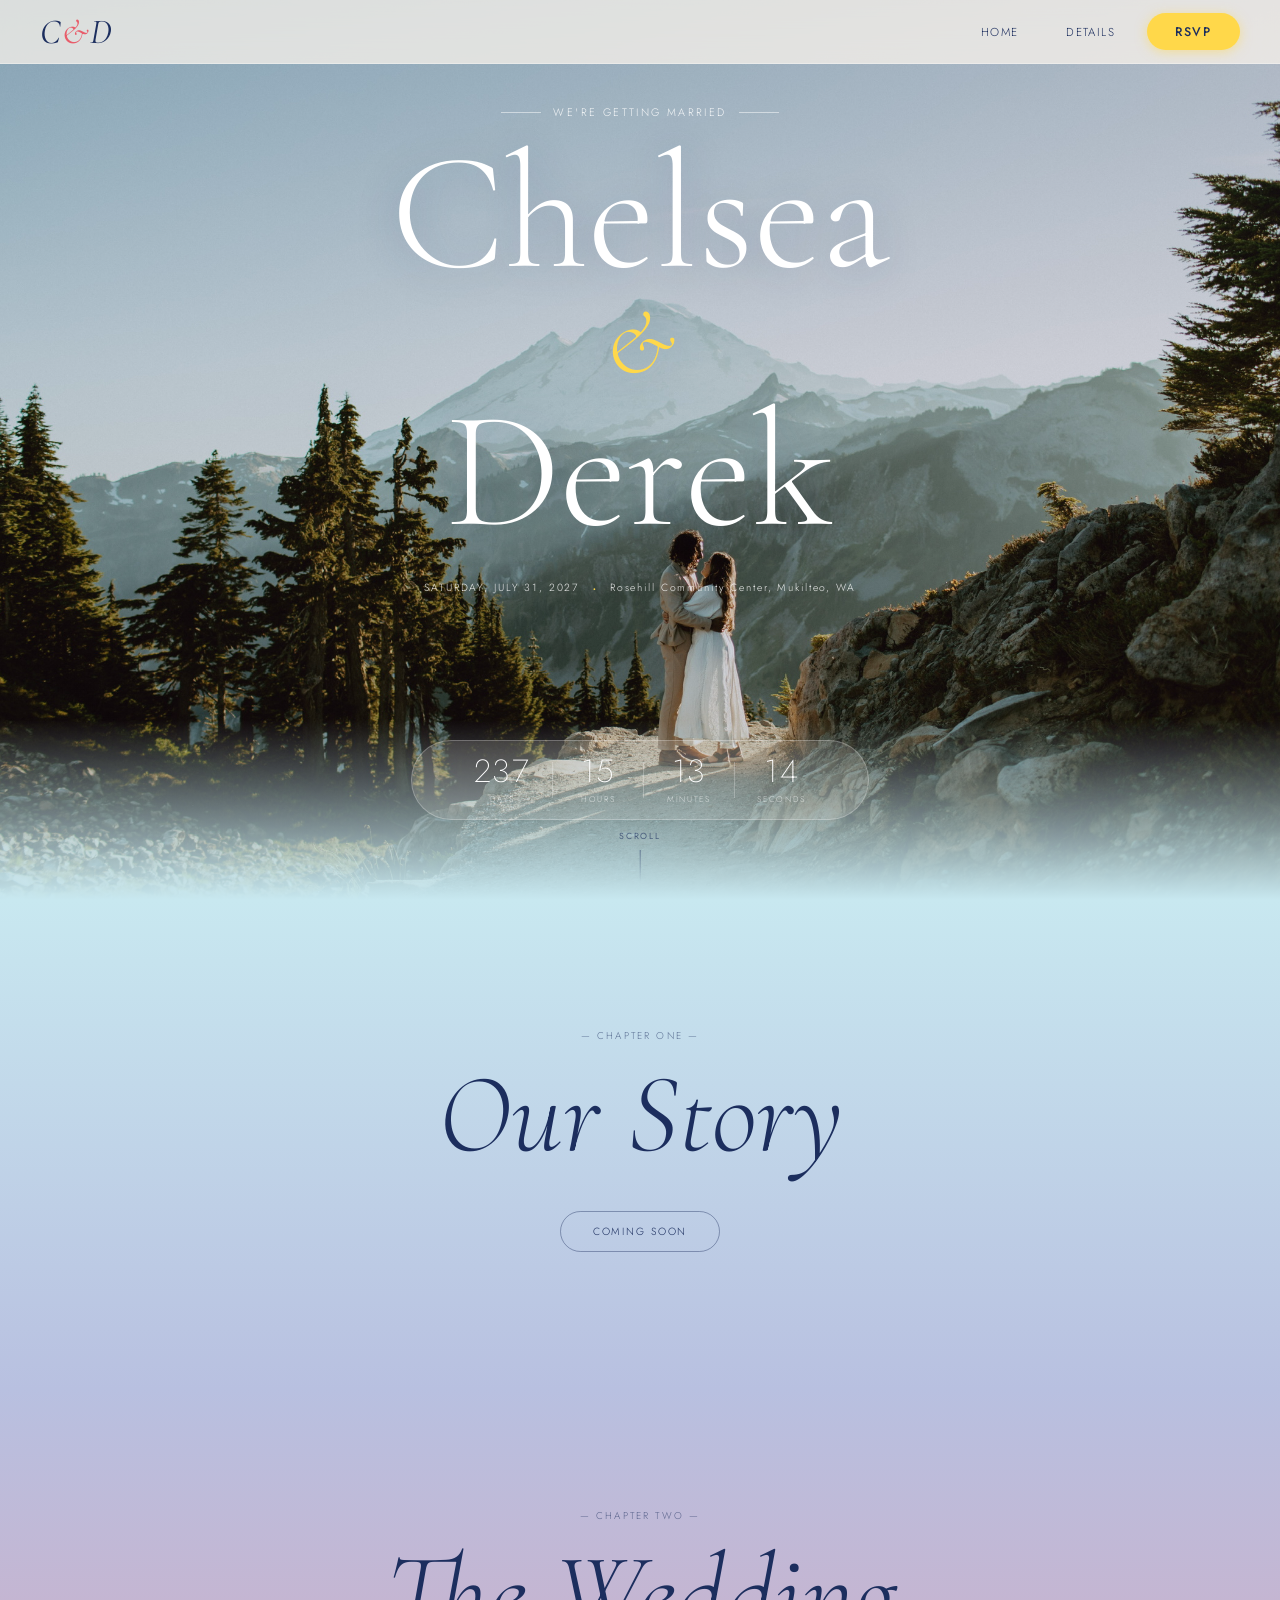
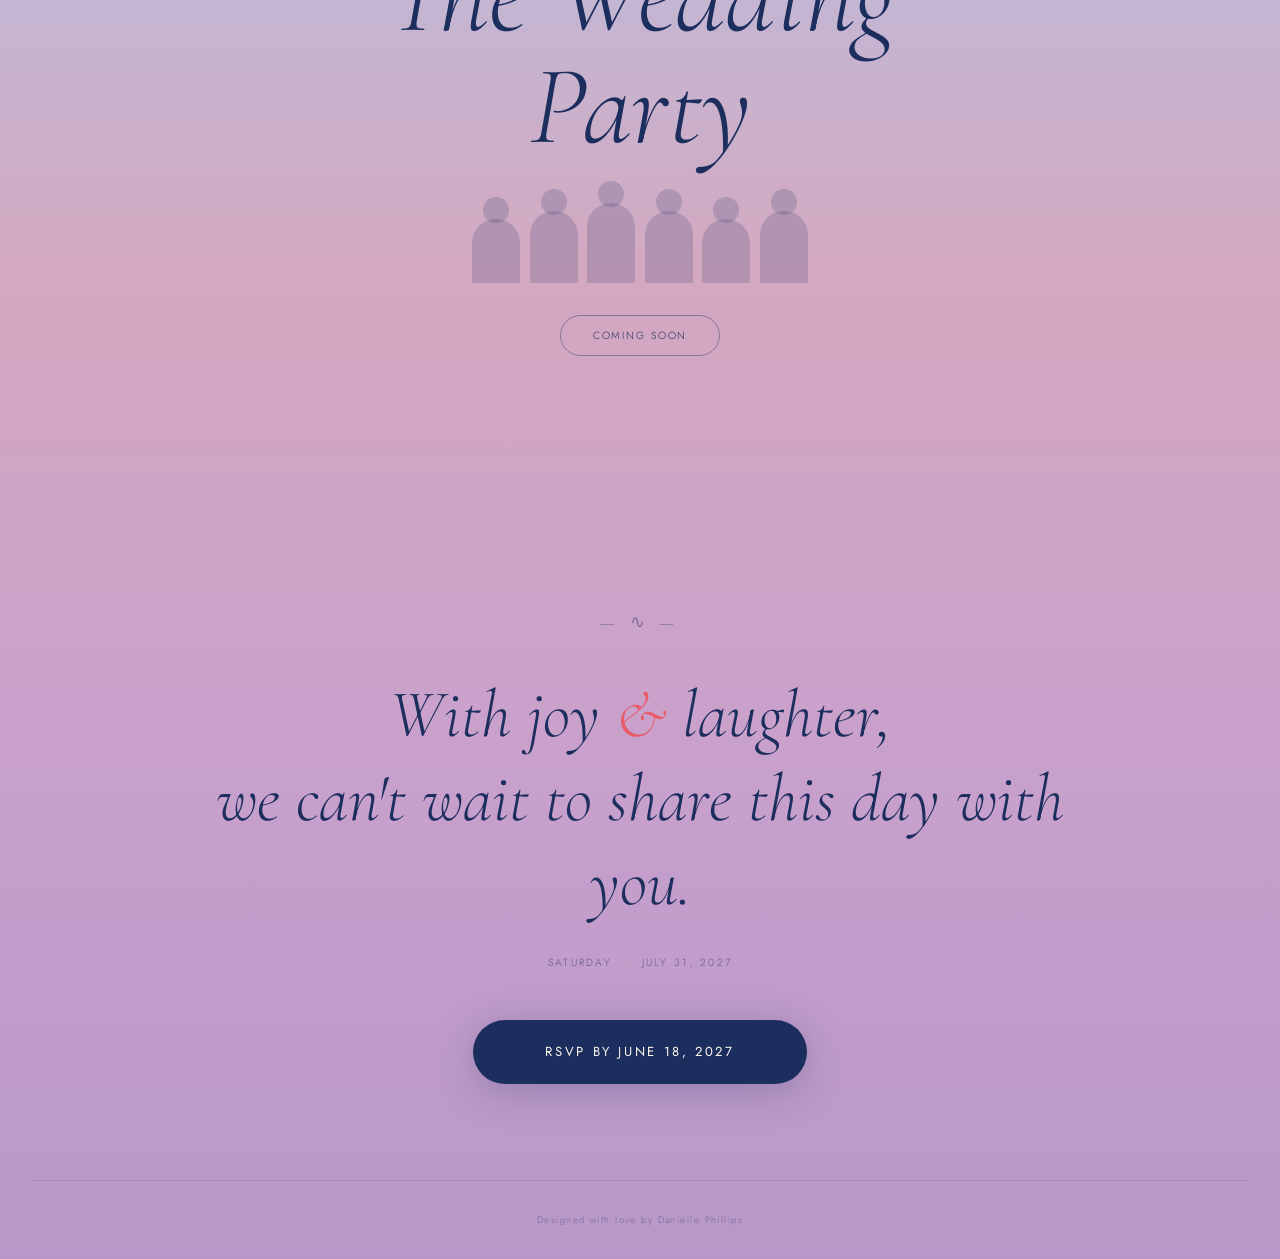
==== index.html @ b71aeace "fixed background color" ====
<!DOCTYPE html>
<html lang="en">
<head>
  <meta charset="UTF-8" />
  <meta name="viewport" content="width=device-width, initial-scale=1.0" />
  <meta name="theme-color" content="#fdf6ee">
  <title>Chelsea & Derek · July 31, 2027</title>
  <link rel="preconnect" href="https://fonts.googleapis.com">
  <link rel="preconnect" href="https://fonts.gstatic.com" crossorigin>
  <link href="https://fonts.googleapis.com/css2?family=Cormorant+Garamond:ital,wght@0,300;0,400;0,500;1,300;1,400;1,500&family=Cormorant+Infant:ital,wght@0,300;1,300;1,400&family=Jost:wght@200;300;400&display=swap" rel="stylesheet">
  <link rel="stylesheet" href="style.css" />
</head>
<body>

  <!-- NAV -->
  <nav class="navbar" id="navbar">
    <a href="index.html" class="nav-logo">C<span class="amp">&</span>D</a>
    <ul class="nav-links">
      <li class="nav-item has-dropdown">
        <a href="index.html" class="nav-link">Home</a>
        <ul class="dropdown">
          <li><a href="#our-story">Our Story <span class="nav-soon">(Coming Soon)</span></a></li>
          <li><a href="#wedding-party">Wedding Party <span class="nav-soon">(Coming Soon)</span></a></li>
        </ul>
      </li>
      <li class="nav-item has-dropdown">
        <a href="#" class="nav-link">Details</a>
        <ul class="dropdown">
          <li><a href="details.html#travel">Travel <span class="nav-soon">(Coming Soon)</span></a></li>
          <li><a href="details.html#registry">Registry <span class="nav-soon">(Coming Soon)</span></a></li>
          <li><a href="details.html#faqs">FAQs <span class="nav-soon">(Coming Soon)</span></a></li>
        </ul>
      </li>
      <li class="nav-item">
        <a href="rsvp.html" class="nav-link nav-rsvp">RSVP</a>
      </li>
    </ul>
    <button class="nav-hamburger" id="hamburger" aria-label="Toggle menu">
      <span></span><span></span><span></span>
    </button>
  </nav>

  <!-- MOBILE MENU -->
  <div class="mobile-menu" id="mobileMenu">
    <a href="index.html">Home</a>
    <a href="#our-story" class="mobile-sub">Our Story <span class="nav-soon">(Coming Soon)</span></a>
    <a href="#wedding-party" class="mobile-sub">Wedding Party <span class="nav-soon">(Coming Soon)</span></a>
    <a href="details.html#travel" class="mobile-sub">Travel <span class="nav-soon">(Coming Soon)</span></a>
    <a href="details.html#registry" class="mobile-sub">Registry <span class="nav-soon">(Coming Soon)</span></a>
    <a href="details.html#faqs" class="mobile-sub">FAQs <span class="nav-soon">(Coming Soon)</span></a>
    <a href="rsvp.html" class="mobile-rsvp">RSVP</a>
  </div>

  <!-- HERO -->
  <section class="hero" id="home">
    <div class="hero-bg" id="heroBg"></div>
    <div class="hero-overlay"></div>

    <div class="hero-content">
      <p class="hero-eyebrow">WE'RE GETTING MARRIED</p>
      <h1 class="hero-names">
        <span class="name-chelsea">Chelsea</span>
        <span class="hero-amp">&</span>
        <span class="name-derek">Derek</span>
      </h1>
      <div class="hero-meta">
        <span class="hero-date">SATURDAY, JULY 31, 2027</span>
        <span class="hero-dot">·</span>
        <span class="hero-location">Rosehill Community Center, Mukilteo, WA</span>
      </div>
    </div>

    <!-- COUNTDOWN -->
    <div class="countdown-bar">
      <div class="countdown-inner">
        <div class="countdown-unit">
          <span class="countdown-num" id="cd-days">—</span>
          <span class="countdown-label">DAYS</span>
        </div>
        <div class="countdown-divider"></div>
        <div class="countdown-unit">
          <span class="countdown-num" id="cd-hours">—</span>
          <span class="countdown-label">HOURS</span>
        </div>
        <div class="countdown-divider"></div>
        <div class="countdown-unit">
          <span class="countdown-num" id="cd-mins">—</span>
          <span class="countdown-label">MINUTES</span>
        </div>
        <div class="countdown-divider"></div>
        <div class="countdown-unit">
          <span class="countdown-num" id="cd-secs">—</span>
          <span class="countdown-label">SECONDS</span>
        </div>
      </div>
    </div>

    <div class="hero-scroll">
      <span>SCROLL</span>
      <div class="scroll-line"></div>
    </div>
  </section>

  <!-- GRADIENT RIVER wrapper — seamless scroll through all sections -->
  <div class="gradient-river">

  <section class="gradient-section" id="our-story">
    <div class="section-inner">
      <p class="chapter-label">— CHAPTER ONE —</p>
      <h2 class="section-title">Our Story</h2>
      <span class="pill-btn coming-soon-btn">COMING SOON</span>
    </div>
  </section>

  <section class="gradient-section section-party" id="wedding-party">
    <div class="section-inner">
      <p class="chapter-label">— CHAPTER TWO —</p>
      <h2 class="section-title">The Wedding Party</h2>
      <div class="party-icons">
        <div class="party-person"></div>
        <div class="party-person"></div>
        <div class="party-person"></div>
        <div class="party-person"></div>
        <div class="party-person"></div>
        <div class="party-person"></div>
      </div>
      <span class="pill-btn coming-soon-btn">COMING SOON</span>
    </div>
  </section>

  <!-- CLOSING CTA -->
  <section class="closing-cta">
    <div class="closing-inner">
      <div class="closing-ornament">— ∿ —</div>
      <h2 class="closing-headline">With joy <span class="closing-amp">&</span> laughter,<br>we can't wait to share this day with you.</h2>
      <p class="closing-sub">SATURDAY <span class="closing-dot">·</span> JULY 31, 2027</p>
      <a href="rsvp.html" class="rsvp-big-btn">RSVP BY JUNE 18, 2027</a>
    </div>
    <footer class="site-footer">
      <span>Designed with love by Danielle Phillips</span>
    </footer>
  </section>

  </div><!-- end .gradient-river -->

  <script src="script.js"></script>
</body>
</html>
---- style.css ----
/* ============================================================
   CHELSEA & DEREK — WEDDING SITE
   style.css
   ============================================================ */

/* ---------- CSS VARIABLES ---------- */
:root {
  --sage:     #b8d4a8;
  --sky:      #a8d4e8;
  --yellow:   #ffd84a;
  --peach:    #f4a54a;
  --coral:    #e85c6a;
  --lilac:    #d4a8d4;
  --navy:     #1c2e5e;
  --cream:    #fdf6ee;

  /* gradient stops that match the sunset palette */
  --g-top:    #a8d4e8;   /* sky blue */
  --g-mid1:   #ffd84a;   /* yellow */
  --g-mid2:   #f4a54a;   /* peach/orange */
  --g-mid3:   #e85c6a;   /* coral */
  --g-bot:    #d4a8d4;   /* lilac */

  --font-display: 'Cormorant Garamond', serif;
  --font-italic:  'Cormorant Infant', serif;
  --font-sans:    'Jost', sans-serif;
}

/* ---------- RESET ---------- */
*, *::before, *::after { box-sizing: border-box; margin: 0; padding: 0; }
html { scroll-behavior: smooth; overflow-x: hidden; background-color: #fdf6ee; }
body {
  font-family: var(--font-sans);
  background-color: #fdf6ee;
  color: var(--navy);
  overflow-x: hidden;
  animation: pageFadeIn 0.45s ease both;
}
body.rsvp-body {
  overflow: hidden;
  height: 100vh;
}
::-webkit-scrollbar { display: none; }
a { text-decoration: none; color: inherit; }
ul { list-style: none; }

/* ============================================================
   NAV
   ============================================================ */
.navbar {
  position: fixed;
  top: 0; left: 0; right: 0;
  z-index: 1000;
  display: flex;
  align-items: center;
  justify-content: space-between;
  padding: 0 2.5rem;
  height: 64px;
  background: rgba(253, 246, 238, 0.72);
  backdrop-filter: blur(14px);
  -webkit-backdrop-filter: blur(14px);
  border-bottom: 1px solid rgba(255,255,255,0.3);
  transition: background 0.3s;
}
.navbar.scrolled {
  background: rgba(253, 246, 238, 0.95);
  box-shadow: 0 2px 20px rgba(28,46,94,0.08);
}

.nav-logo {
  font-family: var(--font-display);
  font-style: italic;
  font-size: 2.2rem;
  letter-spacing: 0.04em;
  color: var(--navy);
}
.nav-logo .amp { color: var(--coral); }

.nav-links {
  display: flex;
  align-items: center;
  gap: 1rem;
}

.nav-item { position: relative; }

/* Invisible bridge so the mouse doesn't leave .has-dropdown when traveling to the dropdown */
.has-dropdown::after {
  content: '';
  position: absolute;
  bottom: -10px;
  left: 0;
  right: 0;
  height: 10px;
}

.nav-link {
  font-family: var(--font-sans);
  font-weight: 300;
  font-size: 0.72rem;
  letter-spacing: 0.12em;
  text-transform: uppercase;
  color: var(--navy);
  padding: 0.5rem 1rem;
  display: block;
  transition: color 0.2s;
}
.nav-link:hover { color: var(--coral); }

/* RSVP pill in nav */
.nav-rsvp {
  background: var(--yellow);
  border-radius: 999px;
  padding: 0.6rem 1.75rem;
  font-size: 0.78rem;
  font-weight: 500;
  letter-spacing: 0.14em;
  color: var(--navy) !important;
  box-shadow: 0 2px 12px rgba(255, 216, 74, 0.5);
  transition: background 0.2s, transform 0.2s, box-shadow 0.2s;
}
.nav-rsvp:hover {
  background: var(--peach);
  transform: scale(1.05);
  box-shadow: 0 4px 20px rgba(255, 216, 74, 0.4);
}

/* DROPDOWN */
.dropdown {
  position: absolute;
  top: calc(100% + 6px);
  left: 50%;
  transform: translateX(-50%) translateY(6px);
  background: rgba(253,246,238,0.97);
  border: 1px solid rgba(28,46,94,0.1);
  border-radius: 12px;
  min-width: 210px;
  padding: 0.5rem 0;
  opacity: 0;
  pointer-events: none;
  transition: opacity 0.2s, transform 0.2s;
  box-shadow: 0 8px 32px rgba(28,46,94,0.12);
}
.has-dropdown:hover .dropdown,
.has-dropdown:focus-within .dropdown {
  opacity: 1;
  pointer-events: all;
  transform: translateX(-50%) translateY(0);
}
.dropdown li a {
  display: block;
  padding: 0.7rem 1.4rem;
  font-family: var(--font-sans);
  font-size: 0.85rem;
  font-weight: 300;
  letter-spacing: 0.08em;
  text-transform: uppercase;
  color: var(--navy);
  white-space: nowrap;
  transition: color 0.15s, background 0.15s;
}
.dropdown li a:hover {
  color: var(--coral);
  background: rgba(232,92,106,0.06);
}

.nav-soon {
  font-size: 0.75rem;
  font-style: normal;
  margin-left: 0.3rem;
  text-transform: none;
  letter-spacing: 0;
}

/* HAMBURGER */
.nav-hamburger {
  display: none;
  flex-direction: column;
  gap: 5px;
  background: none;
  border: none;
  cursor: pointer;
  padding: 4px;
}
.nav-hamburger span {
  display: block;
  width: 24px;
  height: 1.5px;
  background: var(--navy);
  transition: all 0.3s;
}

/* MOBILE MENU */
.mobile-menu {
  display: none;
  position: fixed;
  top: 64px; left: 0; right: 0;
  background: rgba(253,246,238,0.98);
  backdrop-filter: blur(16px);
  z-index: 999;
  flex-direction: column;
  padding: 1.5rem 2rem 2rem;
  gap: 0.25rem;
  border-bottom: 1px solid rgba(28,46,94,0.08);
}
.mobile-menu.open { display: flex; }
.mobile-menu a {
  font-family: var(--font-sans);
  font-size: 0.78rem;
  font-weight: 300;
  letter-spacing: 0.12em;
  text-transform: uppercase;
  color: var(--navy);
  padding: 0.7rem 0;
  border-bottom: 1px solid rgba(28,46,94,0.07);
}

.mobile-menu .mobile-sub {
  padding-left: 1.5rem;
  font-size: 0.72rem;
  color: rgba(28,46,94,0.6);
}

.mobile-menu a:last-child { border-bottom: none; }
.mobile-rsvp {
  margin-top: 0.75rem;
  background: var(--yellow);
  border-radius: 999px;
  padding: 0.8rem 2rem !important;
  text-align: center;
  font-weight: 400 !important;
}

/* ============================================================
   HERO
   ============================================================ */
.hero {
  position: relative;
  width: 100%;
  height: 100vh;
  min-height: 700px;
  display: flex;
  flex-direction: column;
  align-items: center;
  justify-content: flex-start;
  padding-top: 5rem;
  overflow: hidden;
  background-color: #c8e8f0;
}

.hero-bg {
  position: absolute;
  inset: 0;
  background-image: url('CD1.JPG');
  background-size: cover;
  background-position: center 30%;
  transform: scale(1.04);
  transition: transform 0.1s linear;
}

.hero-overlay {
  position: absolute;
  inset: 0;
  background: linear-gradient(
    to bottom,
    rgba(28,46,94,0.18) 0%,
    rgba(28,46,94,0.08) 40%,
    rgba(28,46,94,0.08) 80%,
    #c8e8f0 100%
  );
}

.hero-content {
  position: relative;
  z-index: 2;
  text-align: center;
  padding: 0 1.5rem;
  margin-top: 1.5rem;
}

.hero-eyebrow {
  font-family: var(--font-sans);
  font-size: 0.68rem;
  font-weight: 300;
  letter-spacing: 0.22em;
  color: rgba(255,255,255,0.88);
  margin-bottom: 1.2rem;
  display: flex;
  align-items: center;
  justify-content: center;
  gap: 0.75rem;
}
.hero-eyebrow::before,
.hero-eyebrow::after {
  content: '';
  display: block;
  width: 40px;
  height: 1px;
  background: rgba(255,255,255,0.5);
}

.hero-names {
  font-family: var(--font-display);
  font-weight: 300;
  font-size: clamp(5rem, 13vw, 11rem);
  line-height: 0.9;
  color: #fff;
  display: flex;
  flex-direction: column;
  align-items: center;
  gap: 0.05em;
  text-shadow: 0 4px 40px rgba(28,46,94,0.25);
  animation: fadeUp 1.2s ease both;
}
.name-chelsea, .name-derek {
  display: block;
}
.hero-amp {
  font-family: var(--font-italic);
  font-style: italic;
  font-size: 0.55em;
  color: var(--yellow);
  line-height: 1;
  animation: fadeUp 1.2s 0.15s ease both;
}

.hero-meta {
  margin-top: 1.8rem;
  display: flex;
  align-items: center;
  justify-content: center;
  gap: 0.4rem;
  flex-wrap: wrap;
  animation: fadeUp 1.2s 0.3s ease both;
}
.hero-date, .hero-location {
  font-family: var(--font-sans);
  font-size: 0.65rem;
  font-weight: 300;
  letter-spacing: 0.18em;
  color: rgba(255,255,255,0.9);
}
.hero-date { text-transform: uppercase; }
.hero-location { text-transform: none; }
.hero-dot { color: #ffd84a; font-size: 1rem; margin: 0 0.4rem; }

/* COUNTDOWN BAR */
.countdown-bar {
  position: absolute;
  bottom: 80px;
  left: 0;
  right: 0;
  z-index: 2;
  display: flex;
  align-items: center;
  justify-content: center;
  animation: fadeUp 1.2s 0.5s ease both;
}
.countdown-inner {
  display: flex;
  align-items: center;
  background: rgba(253,246,238,0.14);
  backdrop-filter: blur(10px);
  border: 1px solid rgba(255,255,255,0.25);
  border-radius: 999px;
  padding: 0.9rem 2.5rem;
}
.countdown-unit {
  display: flex;
  flex-direction: column;
  align-items: center;
  padding: 0 1.4rem;
}
.countdown-num {
  font-family: var(--font-sans);
  font-size: 2rem;
  font-weight: 200;
  color: #fff;
  line-height: 1;
  min-width: 2.5ch;
  text-align: center;
  letter-spacing: 0.04em;
}
.countdown-label {
  font-family: var(--font-sans);
  font-size: 0.52rem;
  font-weight: 300;
  letter-spacing: 0.2em;
  color: rgba(255,255,255,0.65);
  margin-top: 0.35rem;
}
.countdown-divider {
  width: 1px;
  height: 36px;
  background: rgba(255,255,255,0.25);
}

/* SCROLL INDICATOR */
.hero-scroll {
  position: absolute;
  bottom: 18px;
  left: 50%;
  transform: translateX(-50%);
  z-index: 3;
  display: flex;
  flex-direction: column;
  align-items: center;
  gap: 0.5rem;
}
.hero-scroll span {
  font-family: var(--font-sans);
  font-size: 0.55rem;
  letter-spacing: 0.22em;
  color: rgba(28,46,94,0.65);
  text-shadow: 0 0 12px rgba(255,255,255,0.6);
}
.scroll-line {
  width: 1px;
  height: 32px;
  background: linear-gradient(to bottom, rgba(28,46,94,0.5), transparent);
  animation: scrollPulse 2s infinite;
}

/* ============================================================
   GRADIENT SECTIONS — one seamless flow
   ============================================================ */

/* The whole post-hero body flows as one gradient river.
   We use a shared background on a wrapper so there are zero seams. */
.gradient-river {
  background: linear-gradient(180deg,
    #c8e8f0  0%,
    #b8c0e0 25%,
    #d4a8c0 50%,
    #c8a0cc 75%,
    #b898c8 100%
  );
}

.gradient-section {
  position: relative;
  padding: 8rem 2rem;
  text-align: center;
  background: transparent;
}

.section-party {
  background: transparent;
}

.section-inner {
  position: relative;
  z-index: 1;
  max-width: 720px;
  margin: 0 auto;
}

.chapter-label {
  font-family: var(--font-sans);
  font-size: 0.62rem;
  font-weight: 300;
  letter-spacing: 0.22em;
  color: rgba(28,46,94,0.6);
  margin-bottom: 1rem;
}

.section-title {
  font-family: var(--font-display);
  font-style: italic;
  font-weight: 300;
  font-size: clamp(3.5rem, 9vw, 7rem);
  color: var(--navy);
  line-height: 1;
  margin-bottom: 2.5rem;
}

.section-body {
  font-family: var(--font-sans);
  font-weight: 300;
  font-size: 1rem;
  line-height: 1.8;
  color: rgba(28,46,94,0.85);
  max-width: 560px;
  margin: 0 auto 2.5rem;
}

/* pill button — no dot */
.pill-btn {
  display: inline-block;
  font-family: var(--font-sans);
  font-size: 0.65rem;
  font-weight: 300;
  letter-spacing: 0.18em;
  text-transform: uppercase;
  color: var(--navy);
  border: 1.5px solid rgba(28,46,94,0.4);
  border-radius: 999px;
  padding: 0.75rem 2rem;
  transition: border-color 0.2s, background 0.2s;
}
.pill-btn:hover {
  border-color: var(--navy);
  background: rgba(28,46,94,0.06);
}
.coming-soon-btn {
  cursor: default;
}
.coming-soon-btn:hover {
  border-color: rgba(28,46,94,0.4);
  background: transparent;
}

/* wedding party icons */
.party-icons {
  display: flex;
  align-items: flex-end;
  justify-content: center;
  gap: 0.6rem;
  margin: 2rem 0;
}
.party-person {
  width: 48px;
  height: 72px;
  background: rgba(28,46,94,0.18);
  border-radius: 999px 999px 40% 40%;
  position: relative;
}
.party-person::before {
  content: '';
  position: absolute;
  top: -22px;
  left: 50%;
  transform: translateX(-50%);
  width: 26px;
  height: 26px;
  background: rgba(28,46,94,0.18);
  border-radius: 50%;
}
.party-person:nth-child(odd) { height: 64px; }
.party-person:nth-child(3) { height: 80px; }

/* ============================================================
   CLOSING CTA / FOOTER
   ============================================================ */
.closing-cta {
  background: transparent;
  padding: 8rem 2rem 0;
  text-align: center;
}

.closing-inner {
  max-width: 900px;
  margin: 0 auto;
  padding-bottom: 6rem;
}

.closing-ornament {
  font-family: var(--font-display);
  font-size: 1.1rem;
  color: rgba(28,46,94,0.45);
  letter-spacing: 0.3em;
  margin-bottom: 2.5rem;
}

.closing-headline {
  font-family: var(--font-display);
  font-style: italic;
  font-weight: 300;
  font-size: clamp(2.2rem, 5.5vw, 4.2rem);
  line-height: 1.25;
  color: var(--navy);
  margin-bottom: 1.5rem;
}
.closing-amp { color: var(--coral); }

.closing-sub {
  font-family: var(--font-sans);
  font-size: 0.65rem;
  font-weight: 300;
  letter-spacing: 0.22em;
  color: rgba(28,46,94,0.6);
  margin-bottom: 3rem;
}
.closing-dot {
  color: #e85c6a;
  font-size: 1rem;
  margin: 0 0.4rem;
}

/* BIG RSVP BUTTON */
.rsvp-big-btn {
  display: inline-block;
  font-family: var(--font-sans);
  font-size: 0.82rem;
  font-weight: 400;
  letter-spacing: 0.2em;
  text-transform: uppercase;
  color: var(--cream);
  background: var(--navy);
  border-radius: 999px;
  padding: 1.4rem 4.5rem;
  box-shadow: 0 8px 40px rgba(28,46,94,0.25);
  transition: transform 0.25s, box-shadow 0.25s, background 0.25s;
}
.rsvp-big-btn:hover {
  transform: translateY(-3px) scale(1.03);
  box-shadow: 0 16px 50px rgba(28,46,94,0.3);
  background: #0f1e42;
}

/* FOOTER */
.site-footer {
  border-top: 1px solid rgba(28,46,94,0.15);
  padding: 2rem 3rem;
  display: flex;
  justify-content: center;
  align-items: center;
  font-family: var(--font-sans);
  font-size: 0.6rem;
  font-weight: 300;
  letter-spacing: 0.15em;
  color: rgba(28,46,94,0.45);
  gap: 0.5rem;
}

/* ============================================================
   ANIMATIONS
   ============================================================ */
@keyframes pageFadeIn {
  from { opacity: 0; }
  to   { opacity: 1; }
}
@keyframes fadeUp {
  from { opacity: 0; transform: translateY(24px); }
  to   { opacity: 1; transform: translateY(0); }
}
@keyframes scrollPulse {
  0%, 100% { opacity: 0.4; transform: scaleY(1); }
  50%       { opacity: 1;   transform: scaleY(1.15); }
}

/* ============================================================
   RSVP PAGE
   ============================================================ */
.rsvp-page {
  position: relative;
  height: 100vh;
  overflow: hidden;
  background: #e0d8e8;
  display: flex;
  flex-direction: column;
  align-items: center;
  justify-content: center;
  padding: 64px 1.5rem 0;
}

.rsvp-page::before {
  content: '';
  position: absolute;
  inset: -20%;
  background: linear-gradient(160deg,
    #b8ccd8 0%,
    #dfd0a0 30%,
    #d4b898 55%,
    #c8a0a0 75%,
    #c0b0c8 100%
  );
  filter: blur(80px);
  z-index: 0;
}

.rsvp-card {
  background: rgba(253,246,238,0.82);
  backdrop-filter: blur(20px);
  border: 1px solid rgba(255,255,255,0.5);
  border-radius: 20px;
  padding: 2rem 3rem;
  max-width: 860px;
  width: 100%;
  box-shadow: 0 24px 80px rgba(28,46,94,0.12);
  animation: fadeUp 1s ease both;
}

.rsvp-card-eyebrow {
  font-family: var(--font-sans);
  font-size: 0.8rem;
  font-weight: 300;
  letter-spacing: 0.22em;
  color: rgba(28,46,94,0.6);
  text-align: center;
  margin-bottom: 0.55rem;
}

.rsvp-card-title {
  font-family: var(--font-display);
  font-style: italic;
  font-weight: 300;
  font-size: clamp(2rem, 4vw, 3.5rem);
  color: var(--navy);
  text-align: center;
  line-height: 1;
  white-space: nowrap;
  margin-bottom: 0.75rem;
}
.rsvp-card-title .rsvp-amp,
.rsvp-success .rsvp-amp { color: var(--coral); }

.rsvp-venue {
  font-family: var(--font-sans);
  font-size: 0.65rem;
  font-weight: 300;
  letter-spacing: 0.15em;
  color: rgba(28,46,94,0.55);
  text-align: center;
  display: block;
  margin-bottom: 0.15rem;
}

.rsvp-date-line {
  font-family: var(--font-sans);
  font-size: 0.65rem;
  font-weight: 300;
  letter-spacing: 0.15em;
  color: rgba(28,46,94,0.55);
  text-align: center;
  display: block;
  margin-bottom: 0;
}

.rsvp-deadline {
  font-family: var(--font-sans);
  font-size: 0.85rem;
  font-weight: 300;
  letter-spacing: 0.15em;
  color: rgba(28,46,94,0.55);
  text-align: center !important;
  display: block;
  margin-bottom: 0.2rem;
}
.rsvp-deadline strong {
  color: #e85c6a;
  font-weight: 400;
}

.rsvp-respond-by {
  font-family: var(--font-sans);
  font-size: 0.85rem;
  font-weight: 500;
  letter-spacing: 0.06em;
  color: var(--navy);
  text-align: center !important;
  display: block;
  text-decoration: none;
  width: 100%;
  margin-top: 0.45rem;
  margin-bottom: 0.5rem;
}
.rsvp-respond-by strong {
  color: #e85c6a;
  font-weight: 600;
  text-decoration: none;
}

.required-star {
  color: #e85c6a;
  margin-left: 0.15rem;
}

.rsvp-divider {
  width: 48px;
  height: 1px;
  background: rgba(28,46,94,0.2);
  margin: 0 auto 0.5rem;
}

/* Form */
.rsvp-form { display: flex; flex-direction: column; gap: 0.75rem; }

.form-group { display: flex; flex-direction: column; gap: 0.4rem; }
.form-group label {
  font-family: var(--font-sans);
  font-size: 0.8rem;
  font-weight: 300;
  letter-spacing: 0.14em;
  text-transform: uppercase;
  color: rgba(28,46,94,0.65);
}

.form-group input,
.form-group select,
.form-group textarea {
  font-family: var(--font-sans);
  font-size: 1rem;
  font-weight: 300;
  color: var(--navy);
  background: rgba(255,255,255,0.7);
  border: 1.5px solid rgba(28,46,94,0.15);
  border-radius: 10px;
  padding: 0.85rem 1.2rem;
  outline: none;
  transition: border-color 0.2s, background 0.2s;
  -webkit-appearance: none;
}
.form-group input:focus,
.form-group select:focus,
.form-group textarea:focus {
  border-color: var(--coral);
  background: rgba(255,255,255,0.92);
}
.form-group textarea { resize: none; min-height: 72px; }

.form-row { display: grid; grid-template-columns: 1fr 1fr; gap: 1rem; }

/* attendance radio */
.radio-group {
  display: flex;
  gap: 1rem;
}
.radio-option {
  flex: 1;
  display: flex;
  align-items: center;
  justify-content: center;
  gap: 0.5rem;
  border: 1.5px solid rgba(28,46,94,0.15);
  border-radius: 10px;
  padding: 0.85rem;
  cursor: pointer;
  transition: border-color 0.2s, background 0.2s;
  font-family: var(--font-sans);
  font-size: 0.9rem;
  font-weight: 300;
  color: var(--navy);
}
.radio-option input[type="radio"] { display: none; }

/* custom checkbox box — always visible on the left */
.radio-option::before {
  content: '';
  display: inline-block;
  width: 15px;
  height: 15px;
  background: #fff;
  border: 1.5px solid rgba(28,46,94,0.25);
  border-radius: 3px;
  flex-shrink: 0;
  line-height: 12px;
  text-align: center;
  font-size: 0.72rem;
  font-weight: 600;
  color: #1c2e5e;
  transition: border-color 0.2s;
}

/* selected state */
.radio-option:has(input:checked) {
  border-color: #e85c6a;
  background: rgba(232,92,106,0.08);
}
.radio-option:has(input:checked)::before {
  border-color: #e85c6a;
  color: #e85c6a;
}

/* ✓ for Going, ✗ for Not Going */
.radio-option:has(input[value="yes"]:checked)::before { content: '✓'; }
.radio-option:has(input[value="no"]:checked)::before  { content: '✗'; }

/* field-error validation state */
.field-error label { color: #e85c6a !important; }
.field-error input,
.field-error textarea { border-color: #e85c6a !important; }
.field-error .radio-group {
  border: 1.5px solid #e85c6a;
  border-radius: 10px;
  padding: 0.5rem;
}

/* Submit */
.rsvp-submit {
  margin-top: 0.25rem;
  width: 100%;
  font-family: var(--font-sans);
  font-size: 0.9rem;
  font-weight: 400;
  letter-spacing: 0.18em;
  text-transform: uppercase;
  color: var(--cream);
  background: var(--navy);
  border: none;
  border-radius: 999px;
  padding: 1.5rem 2rem;
  cursor: pointer;
  transition: background 0.2s, transform 0.2s, box-shadow 0.2s;
  box-shadow: 0 6px 28px rgba(28,46,94,0.2);
}
.rsvp-submit:hover {
  background: #0f1e42;
  transform: translateY(-2px);
  box-shadow: 0 12px 36px rgba(28,46,94,0.28);
}

.rsvp-note {
  text-align: center;
  font-family: var(--font-sans);
  font-size: 0.75rem;
  font-weight: 300;
  color: rgba(28,46,94,0.45);
  margin-top: 1rem;
}

/* success state */
.rsvp-success {
  text-align: center;
  padding: 2rem 0;
  display: none;
}
.rsvp-success.visible { display: block; }
.rsvp-success-icon {
  font-size: 3rem;
  margin-bottom: 1rem;
}
.rsvp-success h3 {
  font-family: var(--font-display);
  font-style: italic;
  font-size: 2.2rem;
  color: var(--navy);
  margin-bottom: 0.75rem;
}
.rsvp-success p {
  font-family: var(--font-sans);
  font-weight: 300;
  font-size: 0.9rem;
  color: rgba(28,46,94,0.7);
  line-height: 1.7;
}

.rsvp-note-soft {
  font-size: 0.78rem;
  font-weight: 300;
  color: rgba(28,46,94,0.45);
  margin-top: 0.75rem;
  letter-spacing: 0.02em;
  font-family: var(--font-sans);
}

/* ============================================================
   RESPONSIVE
   ============================================================ */
@media (max-width: 768px) {

  /* ---- NAV ---- */
  .navbar { padding: 0 1.25rem; }
  .nav-links { display: none; }
  .nav-item:last-child { display: flex}
  .nav-hamburger { display: flex; }
  .navbar {
    display: grid;
    grid-template-columns: 1fr auto auto;
    align-items: center;
  }
  .nav-rsvp {
    font-size: 0.68rem;
    padding: 0.5rem 1.1rem;
  }

  /* ---- HERO ---- */
  .hero-names { font-size: clamp(3.2rem, 17vw, 5rem); }
  .hero-meta { flex-direction: column; gap: 0.3rem; }
  .hero-dot { display: none; }

  /* Countdown — shrink to fit 375px without overflowing */
  .countdown-bar { bottom: 90px; }
  .countdown-inner { padding: 0.6rem 0.9rem; }
  .countdown-unit { padding: 0 0.55rem; }
  .countdown-num { font-size: 1.25rem; min-width: 1.8ch; }
  .countdown-label { font-size: 0.42rem; margin-top: 0.2rem; }
  .countdown-divider { height: 24px; }

  /* ---- GRADIENT SECTIONS ---- */
  .gradient-section { padding: 4rem 1.5rem; }
  .section-title { margin-bottom: 1.5rem; }

  /* ---- CLOSING CTA ---- */
  .closing-cta { padding: 4rem 1.5rem 0; }
  .closing-inner { padding-bottom: 4rem; }
  .closing-headline { font-size: clamp(1.8rem, 7vw, 3rem); }
  .rsvp-big-btn {
    display: block;
    width: 100%;
    padding: 1.2rem 1.5rem;
    text-align: center;
    box-sizing: border-box;
  }

  /* ---- FOOTER ---- */
  .site-footer {
    flex-direction: column;
    text-align: center;
    padding: 1.5rem;
    gap: 0.25rem;
  }

  /* ---- RSVP PAGE ---- */
  /* Allow scrolling — the card is taller than the viewport on phones */
  body.rsvp-body { overflow-y: auto; height: auto; }
  .rsvp-page {
    height: auto;
    min-height: 100vh;
    overflow: visible;
    justify-content: flex-start;
    padding: 80px 1rem 2rem;
  }
  /* Keep the blurred gradient fixed so it covers the viewport as you scroll */
  .rsvp-page::before { position: fixed; inset: 0; filter: blur(80px); }

  .rsvp-card { padding: 1rem 1.25rem 1.25rem; border-radius: 16px; }
  /* Allow the title to wrap on very small screens */
  .rsvp-card-title { white-space: normal; }
  .form-row { grid-template-columns: 1fr; }
  /* 16px minimum prevents iOS from auto-zooming on input focus */
  .form-group input,
  .form-group select,
  .form-group textarea { font-size: 1rem; }
}

.grecaptcha-badge {
  visibility: hidden !important;
}
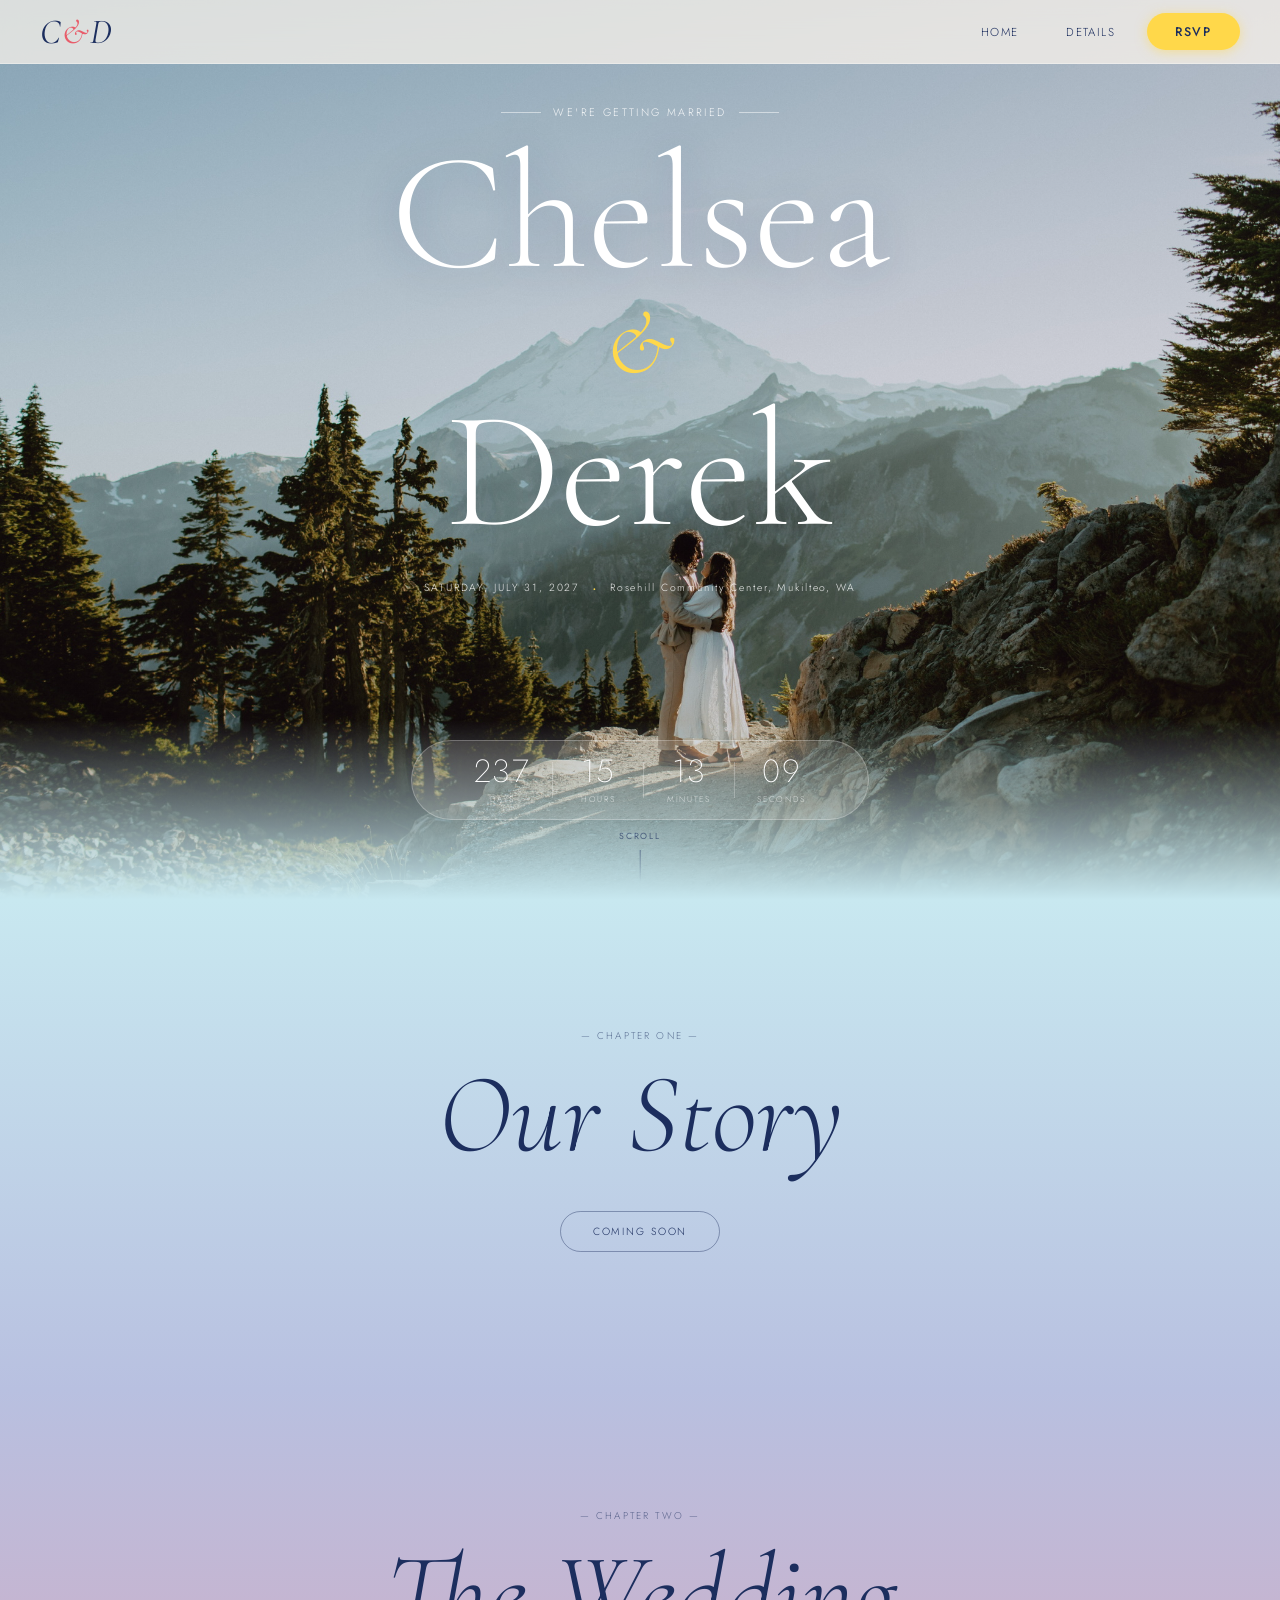
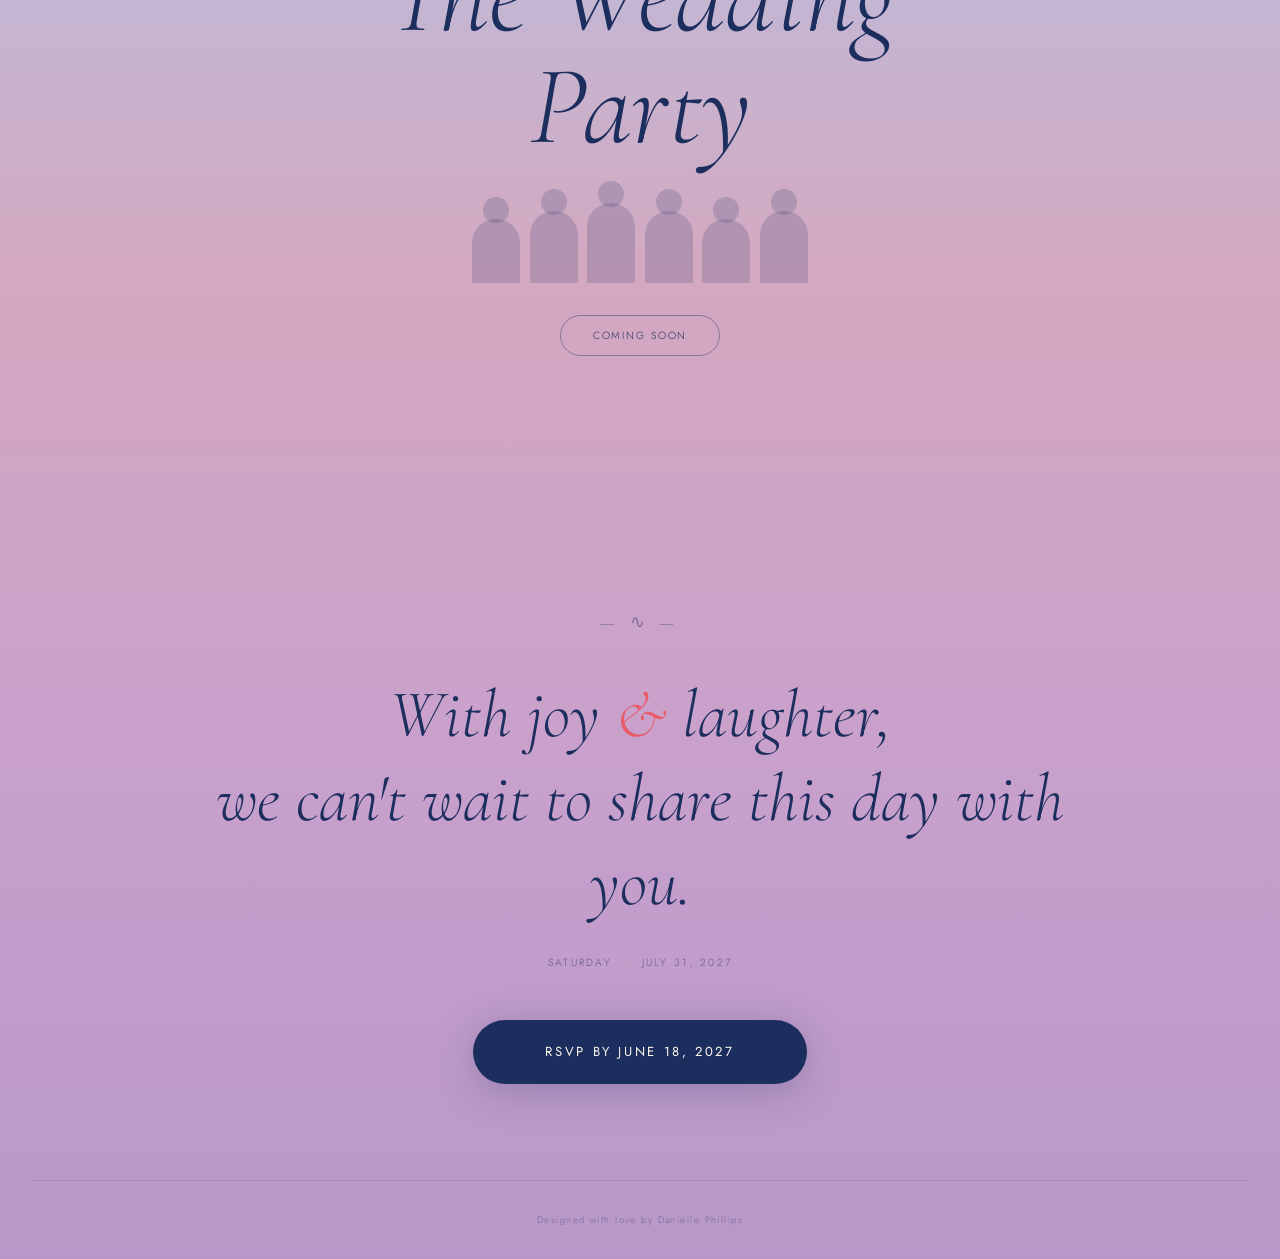
==== commit 27df52b9: "fix mobile nav indentation" ====
--- a/index.html
+++ b/index.html
@@ -45,6 +45,7 @@
     <a href="index.html">Home</a>
     <a href="#our-story" class="mobile-sub">Our Story <span class="nav-soon">(Coming Soon)</span></a>
     <a href="#wedding-party" class="mobile-sub">Wedding Party <span class="nav-soon">(Coming Soon)</span></a>
+    <span class="mobile-section-label">Details</span>
     <a href="details.html#travel" class="mobile-sub">Travel <span class="nav-soon">(Coming Soon)</span></a>
     <a href="details.html#registry" class="mobile-sub">Registry <span class="nav-soon">(Coming Soon)</span></a>
     <a href="details.html#faqs" class="mobile-sub">FAQs <span class="nav-soon">(Coming Soon)</span></a>
--- a/style.css
+++ b/style.css
@@ -221,6 +221,18 @@
   color: rgba(28,46,94,0.6);
 }
 
+.mobile-section-label {
+  font-family: var(--font-sans);
+  font-size: 0.78rem;
+  font-weight: 300;
+  letter-spacing: 0.12em;
+  text-transform: uppercase;
+  color: var(--navy);
+  padding: 0.7rem 0;
+  border-bottom: 1px solid rgba(28,46,94,0.07);
+  display: block;
+}
+
 .mobile-menu a:last-child { border-bottom: none; }
 .mobile-rsvp {
   margin-top: 0.75rem;
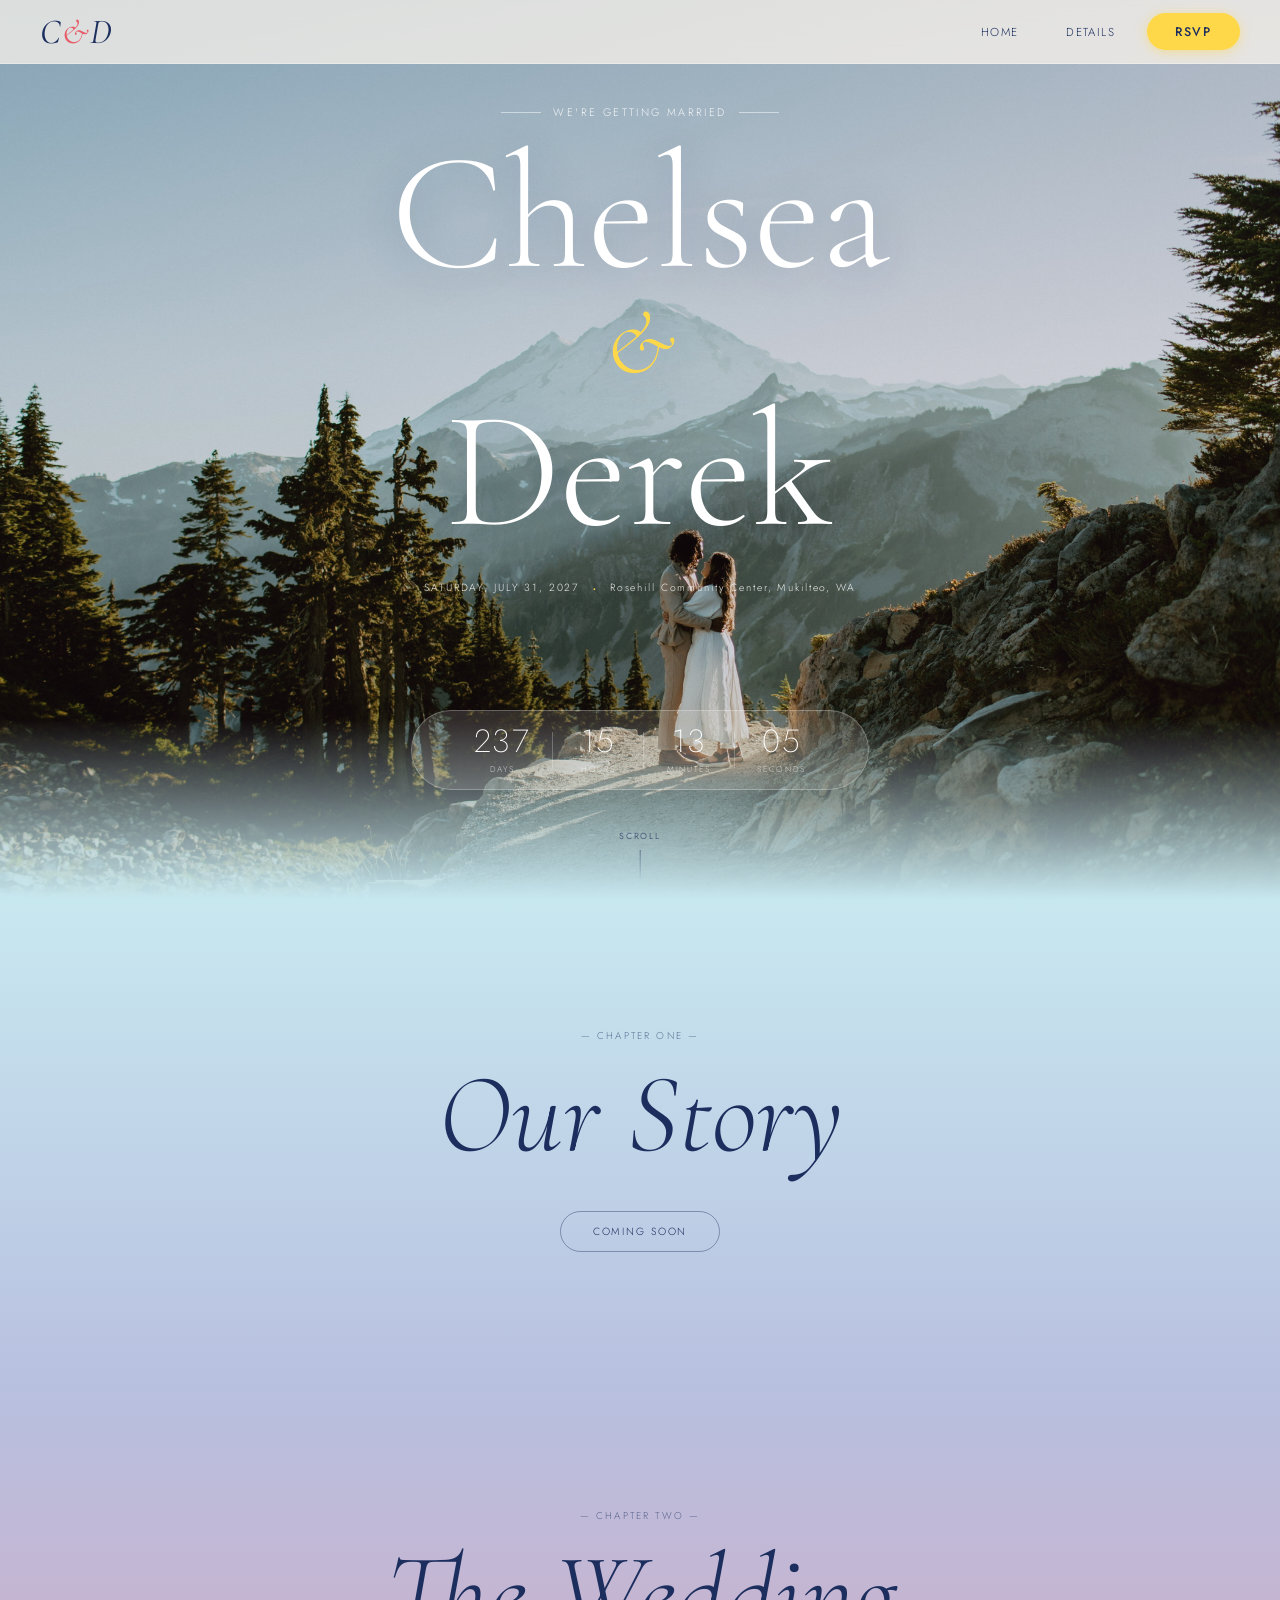
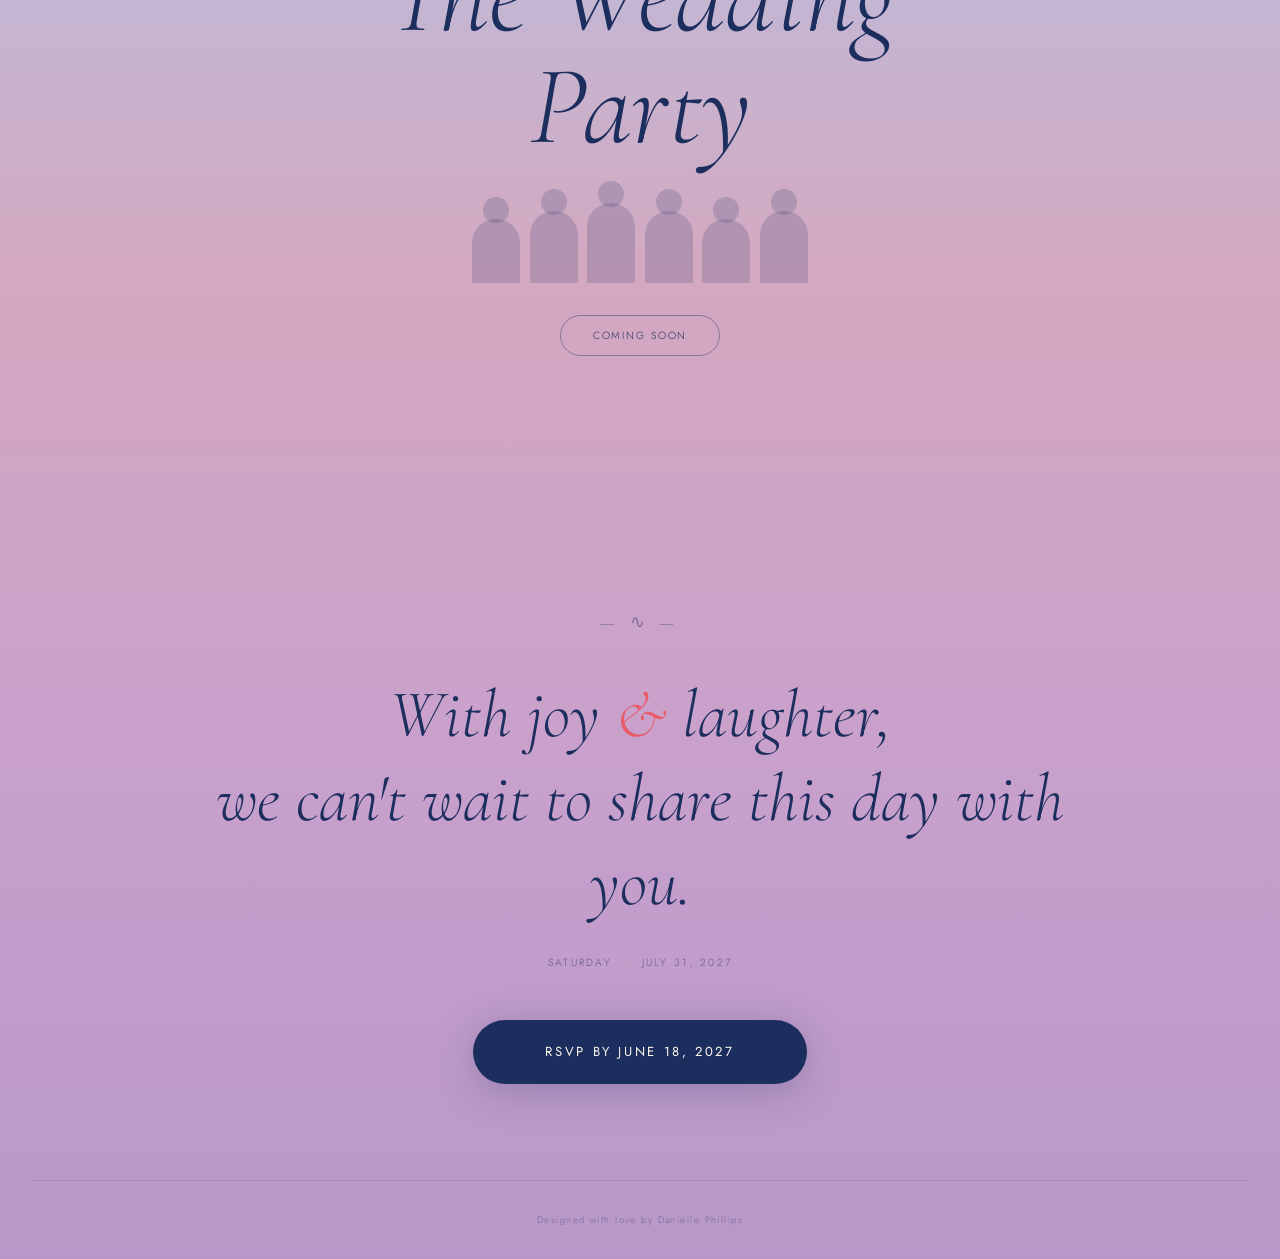
==== commit 9af4b262: "Fix Nav in Mobile" ====
--- a/index.html
+++ b/index.html
@@ -45,11 +45,10 @@
     <a href="index.html">Home</a>
     <a href="#our-story" class="mobile-sub">Our Story <span class="nav-soon">(Coming Soon)</span></a>
     <a href="#wedding-party" class="mobile-sub">Wedding Party <span class="nav-soon">(Coming Soon)</span></a>
-    <span class="mobile-section-label">Details</span>
+    <a href="details.html" class="mobile-section-label">Details</a>
     <a href="details.html#travel" class="mobile-sub">Travel <span class="nav-soon">(Coming Soon)</span></a>
     <a href="details.html#registry" class="mobile-sub">Registry <span class="nav-soon">(Coming Soon)</span></a>
     <a href="details.html#faqs" class="mobile-sub">FAQs <span class="nav-soon">(Coming Soon)</span></a>
-    <a href="rsvp.html" class="mobile-rsvp">RSVP</a>
   </div>
 
   <!-- HERO -->
--- a/style.css
+++ b/style.css
@@ -231,6 +231,7 @@
   padding: 0.7rem 0;
   border-bottom: 1px solid rgba(28,46,94,0.07);
   display: block;
+  font-style: normal;
 }
 
 .mobile-menu a:last-child { border-bottom: none; }
@@ -359,7 +360,7 @@
 /* COUNTDOWN BAR */
 .countdown-bar {
   position: absolute;
-  bottom: 80px;
+  bottom: 110px;
   left: 0;
   right: 0;
   z-index: 2;
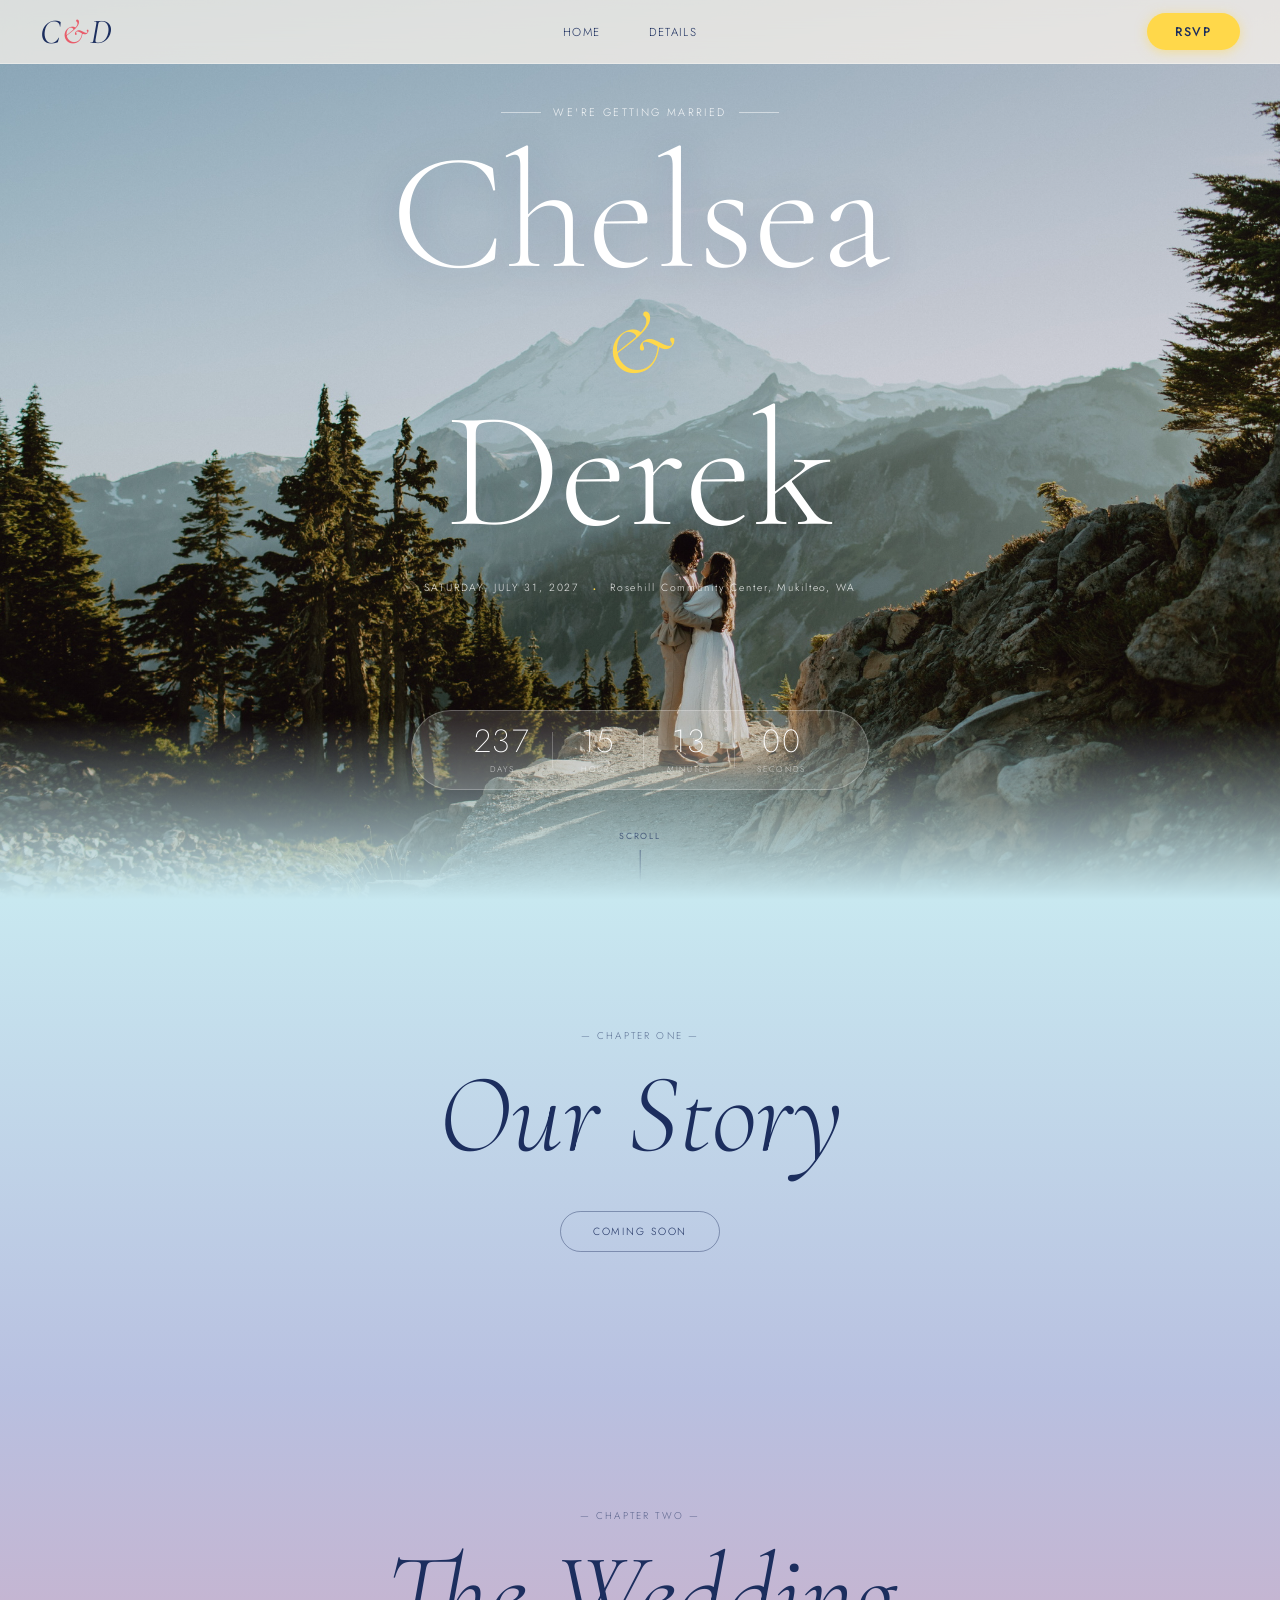
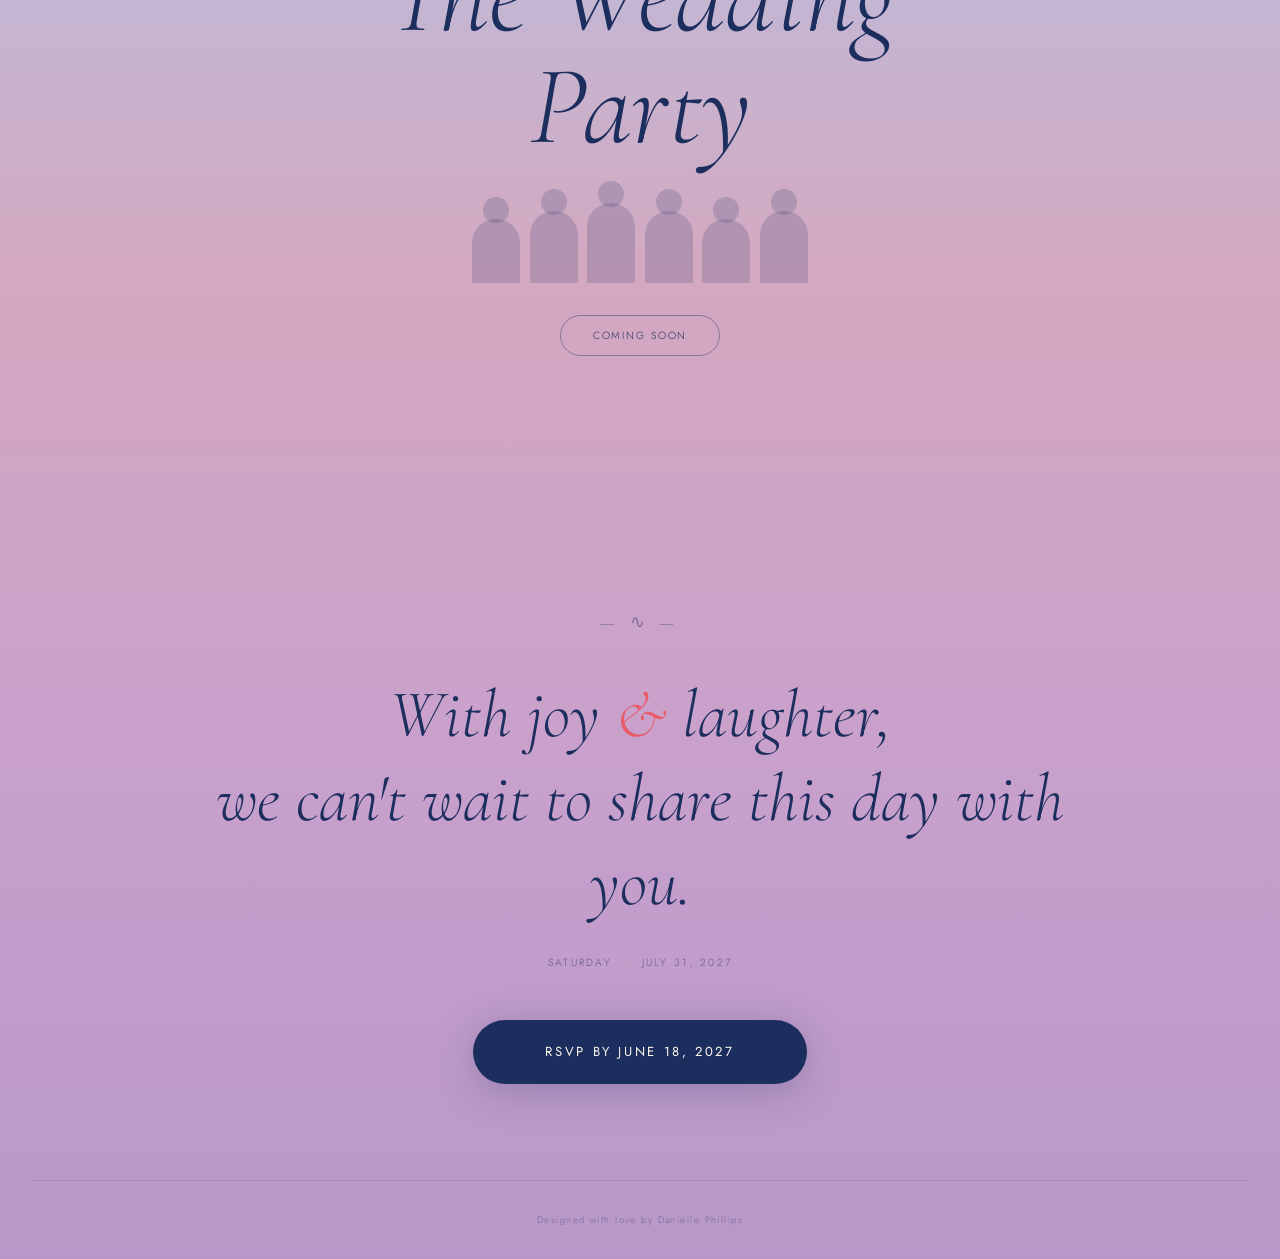
==== commit b87a5319: "Fix RSVP in Nav mobile" ====
--- a/index.html
+++ b/index.html
@@ -31,10 +31,8 @@
           <li><a href="details.html#faqs">FAQs <span class="nav-soon">(Coming Soon)</span></a></li>
         </ul>
       </li>
-      <li class="nav-item">
-        <a href="rsvp.html" class="nav-link nav-rsvp">RSVP</a>
-      </li>
     </ul>
+    <a href="rsvp.html" class="nav-rsvp">RSVP</a>
     <button class="nav-hamburger" id="hamburger" aria-label="Toggle menu">
       <span></span><span></span><span></span>
     </button>
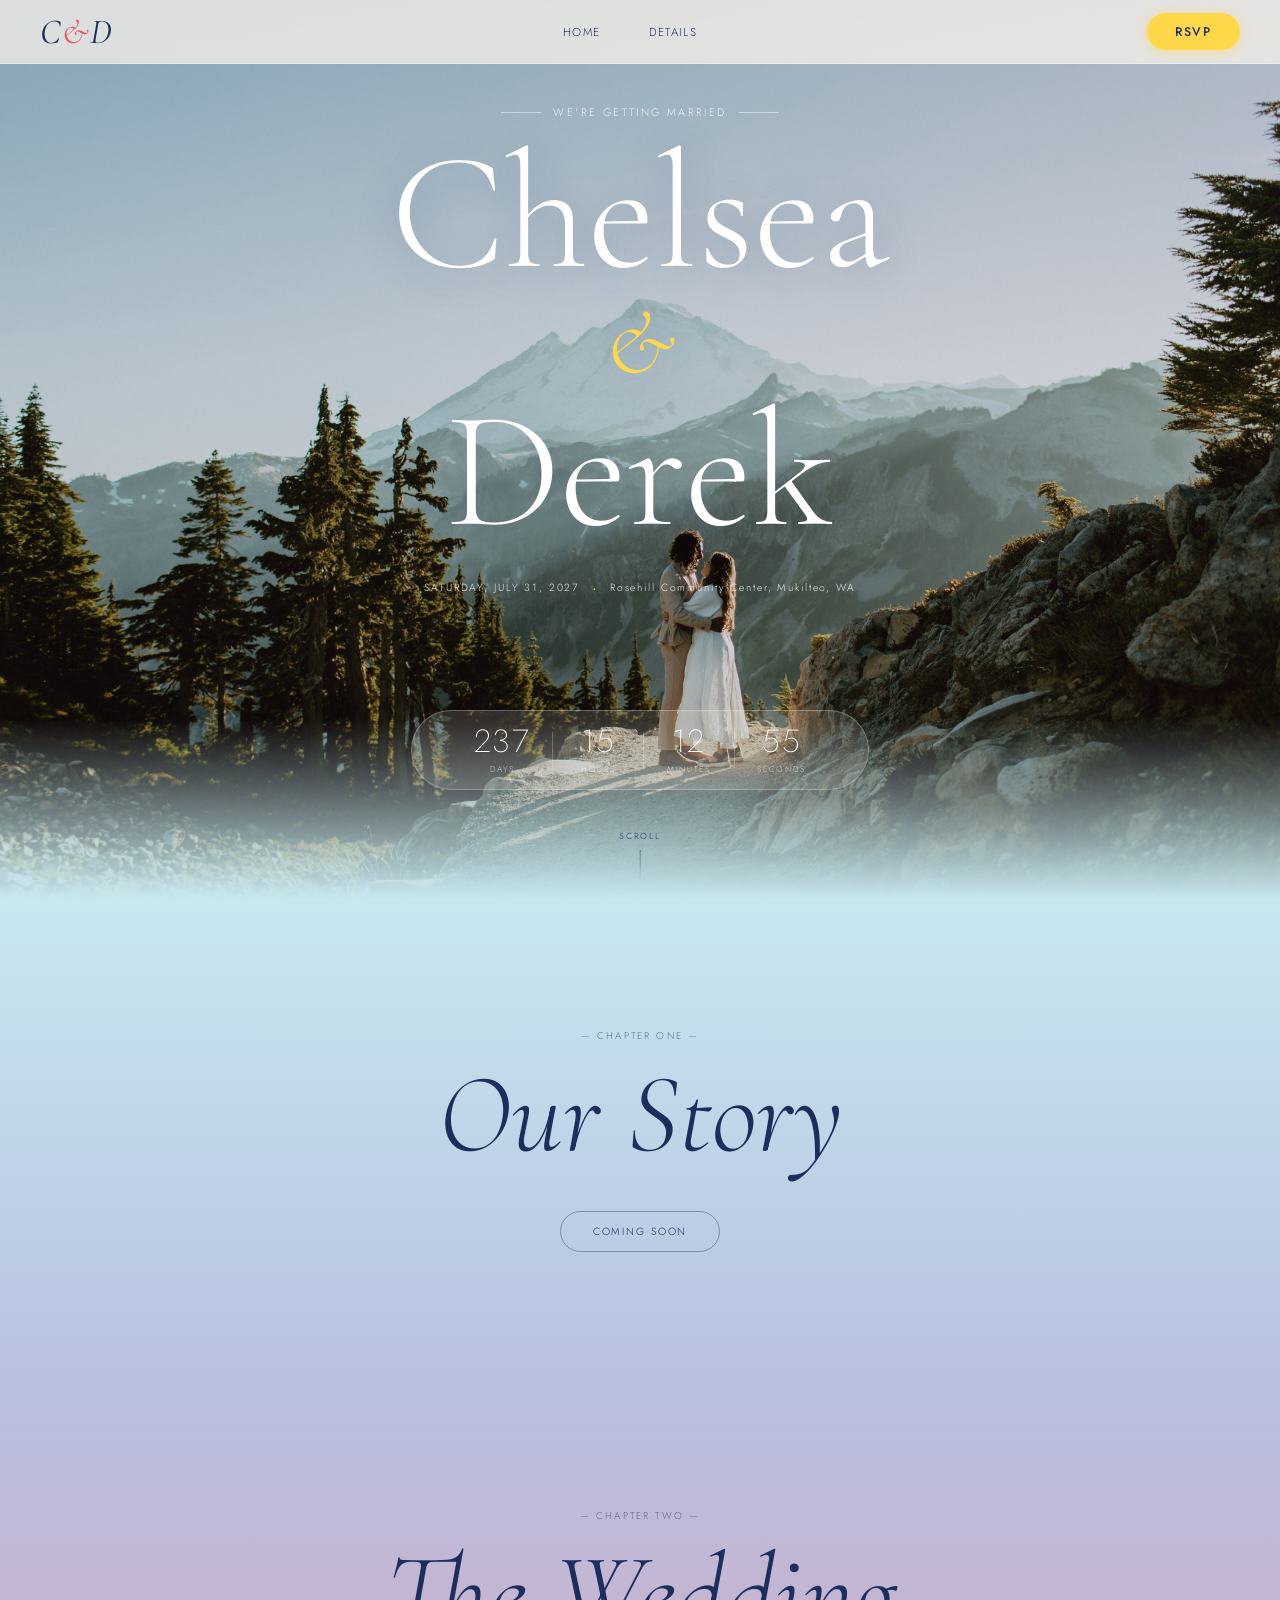
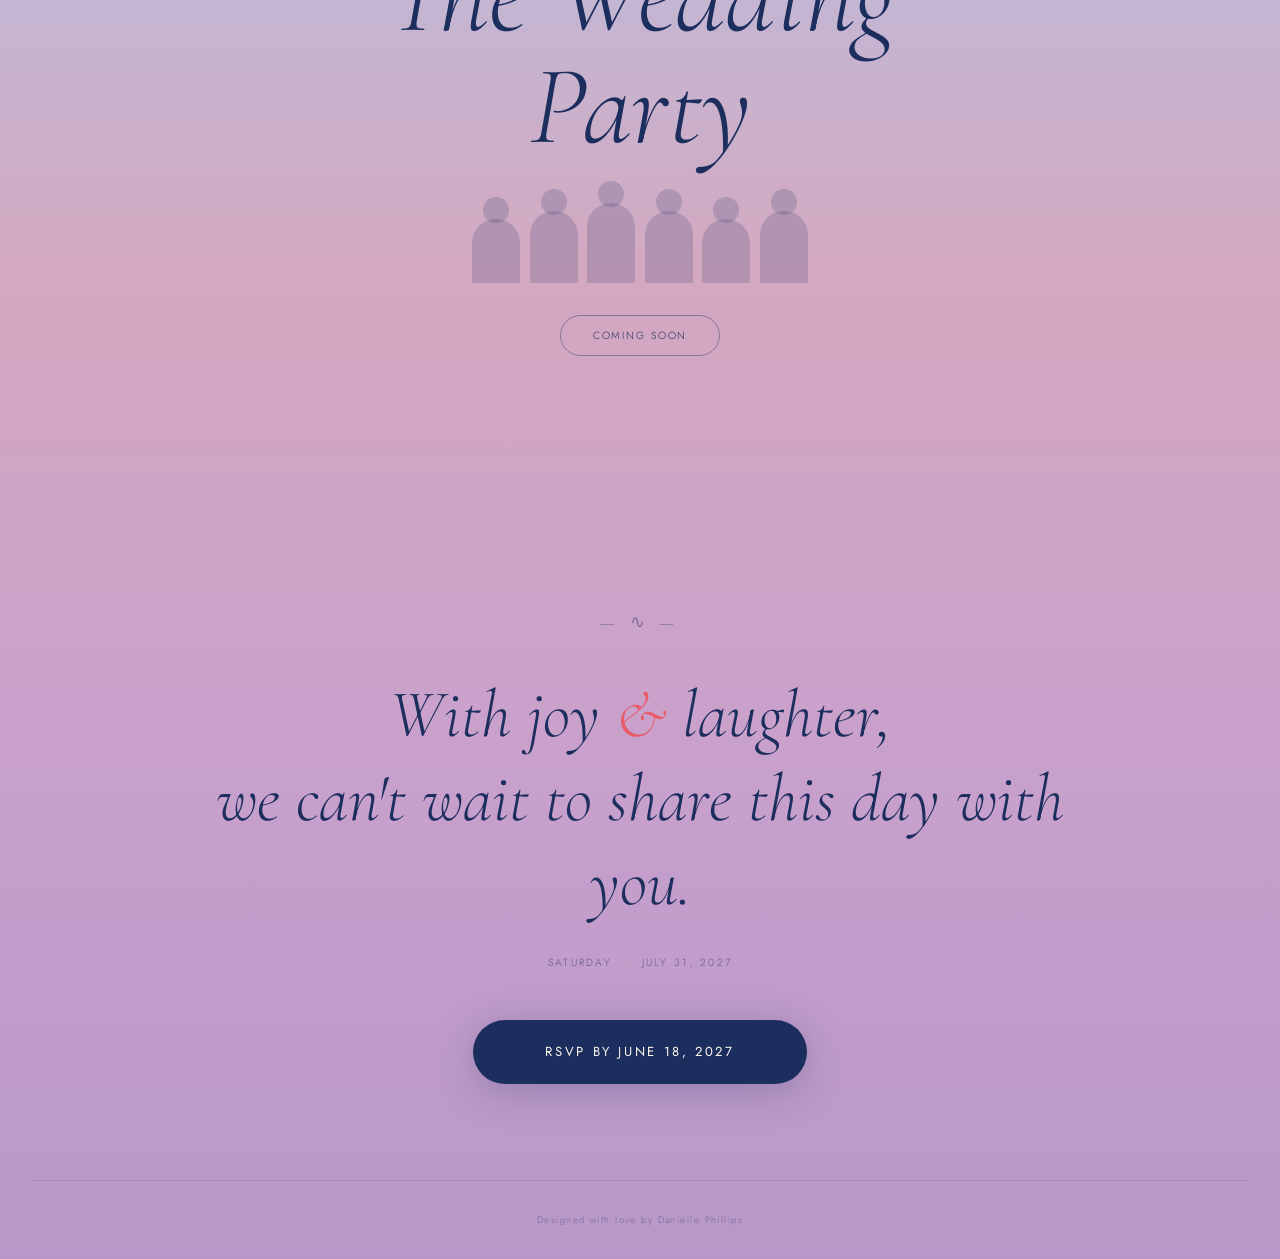
==== commit 70cac206: "fix theme color & RSVP button" ====
--- a/index.html
+++ b/index.html
@@ -3,7 +3,7 @@
 <head>
   <meta charset="UTF-8" />
   <meta name="viewport" content="width=device-width, initial-scale=1.0" />
-  <meta name="theme-color" content="#fdf6ee">
+  <meta name="theme-color" content="#f5ede3">
   <title>Chelsea & Derek · July 31, 2027</title>
   <link rel="preconnect" href="https://fonts.googleapis.com">
   <link rel="preconnect" href="https://fonts.gstatic.com" crossorigin>
--- a/style.css
+++ b/style.css
@@ -971,6 +971,7 @@
     display: grid;
     grid-template-columns: 1fr auto auto;
     align-items: center;
+    gap: 0.75rem;
   }
   .nav-rsvp {
     font-size: 0.68rem;
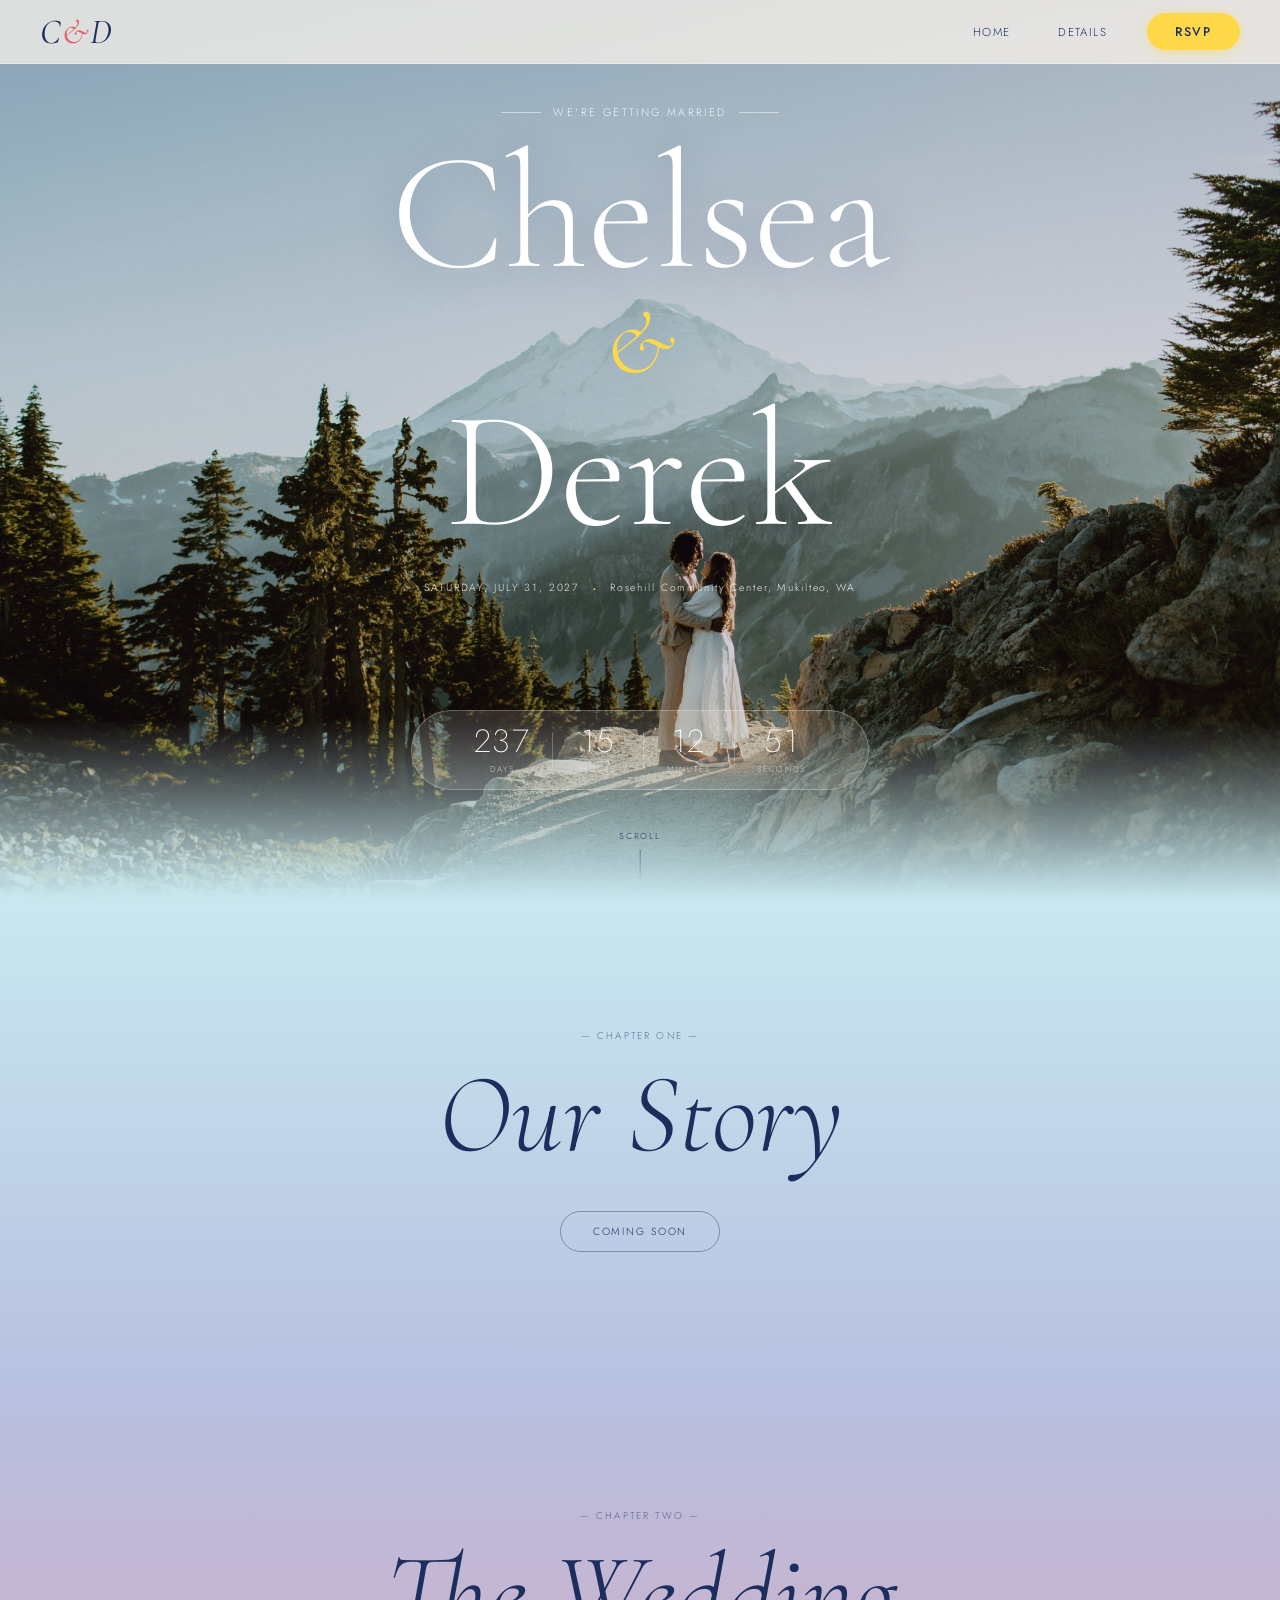
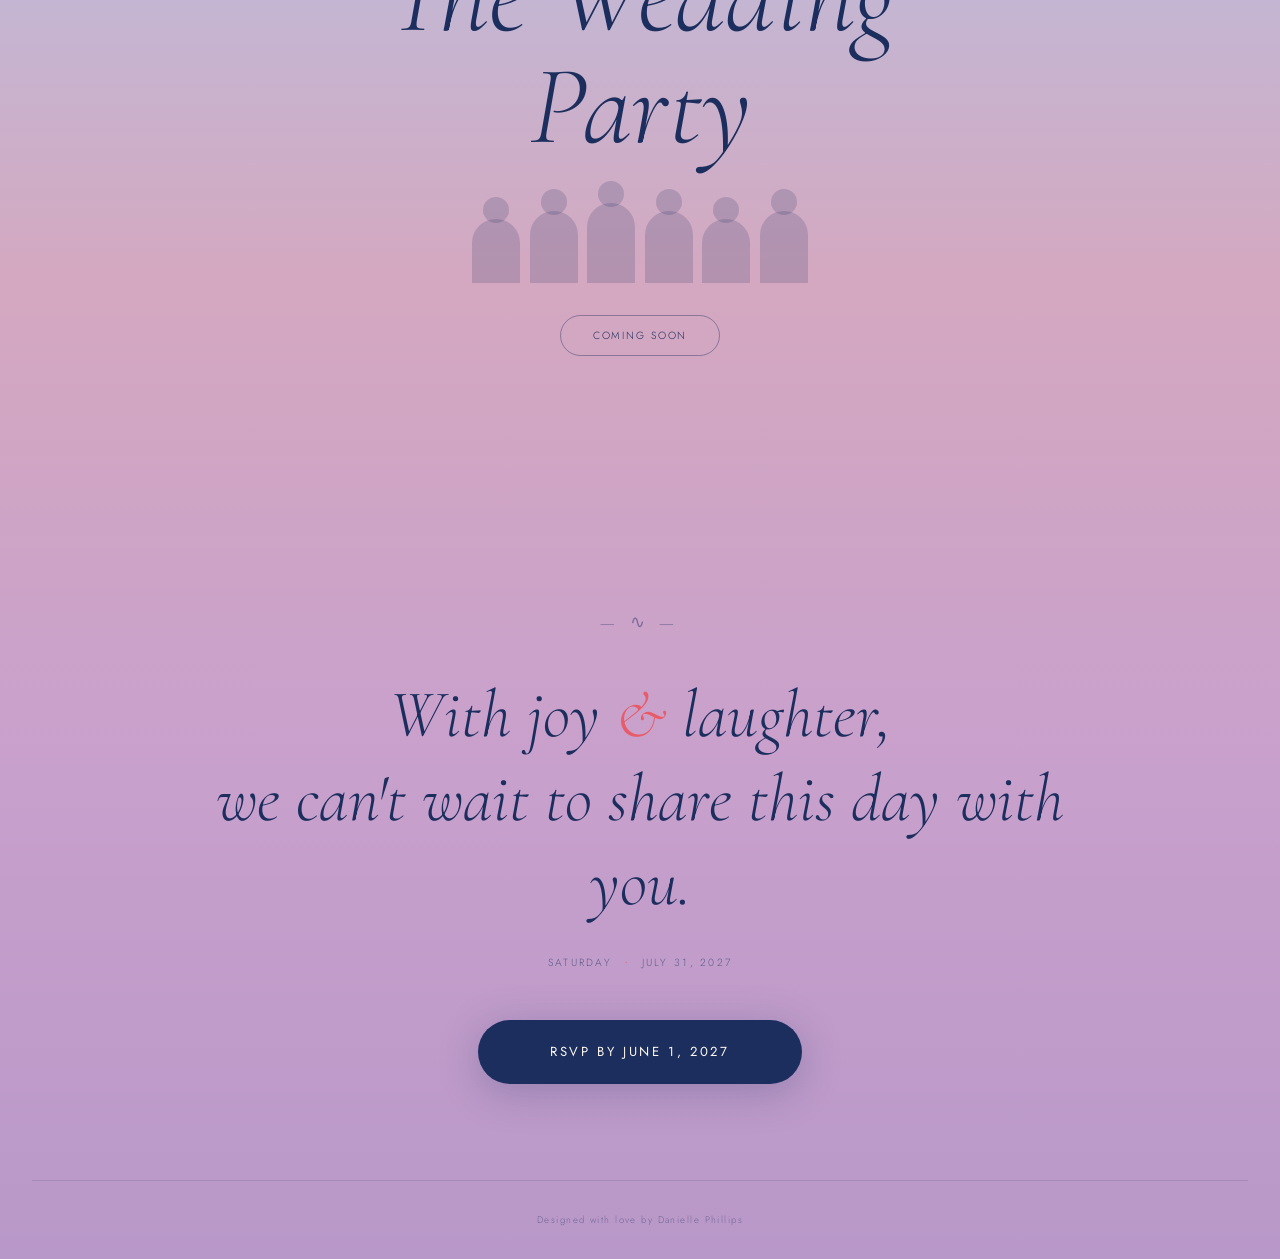
==== commit 23e10152: "fix nav, scroll, and mobile menu" ====
--- a/index.html
+++ b/index.html
@@ -24,7 +24,7 @@
         </ul>
       </li>
       <li class="nav-item has-dropdown">
-        <a href="#" class="nav-link">Details</a>
+        <a href="details.html" class="nav-link">Details</a>
         <ul class="dropdown">
           <li><a href="details.html#travel">Travel <span class="nav-soon">(Coming Soon)</span></a></li>
           <li><a href="details.html#registry">Registry <span class="nav-soon">(Coming Soon)</span></a></li>
@@ -132,7 +132,7 @@
       <div class="closing-ornament">— ∿ —</div>
       <h2 class="closing-headline">With joy <span class="closing-amp">&</span> laughter,<br>we can't wait to share this day with you.</h2>
       <p class="closing-sub">SATURDAY <span class="closing-dot">·</span> JULY 31, 2027</p>
-      <a href="rsvp.html" class="rsvp-big-btn">RSVP BY JUNE 18, 2027</a>
+      <a href="rsvp.html" class="rsvp-big-btn">RSVP BY JUNE 1, 2027</a>
     </div>
     <footer class="site-footer">
       <span>Designed with love by Danielle Phillips</span>
--- a/style.css
+++ b/style.css
@@ -80,6 +80,8 @@
   display: flex;
   align-items: center;
   gap: 1rem;
+  margin-left: auto;
+  margin-right: 1.5rem;
 }
 
 .nav-item { position: relative; }
@@ -118,11 +120,10 @@
   color: var(--navy) !important;
   box-shadow: 0 2px 12px rgba(255, 216, 74, 0.5);
   transition: background 0.2s, transform 0.2s, box-shadow 0.2s;
+  margin-left: 0;
 }
 .nav-rsvp:hover {
   background: var(--peach);
-  transform: scale(1.05);
-  box-shadow: 0 4px 20px rgba(255, 216, 74, 0.4);
 }
 
 /* DROPDOWN */
@@ -147,6 +148,17 @@
   pointer-events: all;
   transform: translateX(-50%) translateY(0);
 }
+
+.has-dropdown:last-child .dropdown {
+  left: auto;
+  right: 0;
+  transform: translateY(6px);
+}
+.has-dropdown:last-child:hover .dropdown,
+.has-dropdown:last-child:focus-within .dropdown {
+  transform: translateY(0);
+}
+
 .dropdown li a {
   display: block;
   padding: 0.7rem 1.4rem;
@@ -972,6 +984,7 @@
     grid-template-columns: 1fr auto auto;
     align-items: center;
     gap: 0.75rem;
+    overflow: visible;
   }
   .nav-rsvp {
     font-size: 0.68rem;
@@ -1038,6 +1051,88 @@
   .form-group textarea { font-size: 1rem; }
 }
 
+/* ============================================================
+   DETAILS PAGE
+   ============================================================ */
+
+/* Page hero — more top padding to clear the fixed nav */
+.details-hero-section {
+  padding-top: calc(64px + 6rem);
+  padding-bottom: 3rem;
+}
+
+/* Coral & in the chapter label eyebrow */
+.details-chapter-amp {
+  color: var(--coral);
+  font-style: italic;
+}
+
+/* Subtitle under the page title */
+.details-subtitle {
+  font-family: var(--font-sans);
+  font-size: 0.78rem;
+  font-weight: 300;
+  letter-spacing: 0.14em;
+  color: rgba(28,46,94,0.6);
+  margin-top: -0.5rem;
+}
+
+/* Anchor card grid */
+.details-cards-section {
+  padding: 0 2rem 6rem;
+}
+
+.details-cards {
+  max-width: 900px;
+  margin: 0 auto;
+  display: grid;
+  grid-template-columns: repeat(3, 1fr);
+  gap: 1.5rem;
+}
+
+.details-card {
+  display: block;
+  background: rgba(253,246,238,0.22);
+  backdrop-filter: blur(10px);
+  -webkit-backdrop-filter: blur(10px);
+  border: 1px solid rgba(255,255,255,0.35);
+  border-radius: 16px;
+  padding: 2.5rem 1.75rem;
+  text-align: center;
+  transition: background 0.25s, transform 0.25s, box-shadow 0.25s;
+}
+
+.details-card:hover {
+  background: rgba(253,246,238,0.40);
+  transform: translateY(-5px);
+  box-shadow: 0 14px 44px rgba(28,46,94,0.13);
+}
+
+.details-card-title {
+  font-family: var(--font-display);
+  font-style: italic;
+  font-weight: 300;
+  font-size: clamp(2rem, 3.5vw, 2.8rem);
+  color: var(--navy);
+  line-height: 1;
+  margin: 0.5rem 0 0.75rem;
+}
+
+.details-card-teaser {
+  font-family: var(--font-sans);
+  font-size: 0.75rem;
+  font-weight: 300;
+  color: rgba(28,46,94,0.6);
+  line-height: 1.65;
+  letter-spacing: 0.04em;
+}
+
+@media (max-width: 768px) {
+  .details-hero-section { padding-top: calc(64px + 4rem); }
+  .details-cards-section { padding: 0 1.5rem 4rem; }
+  .details-cards { grid-template-columns: 1fr; }
+}
+
 .grecaptcha-badge {
   visibility: hidden !important;
 }
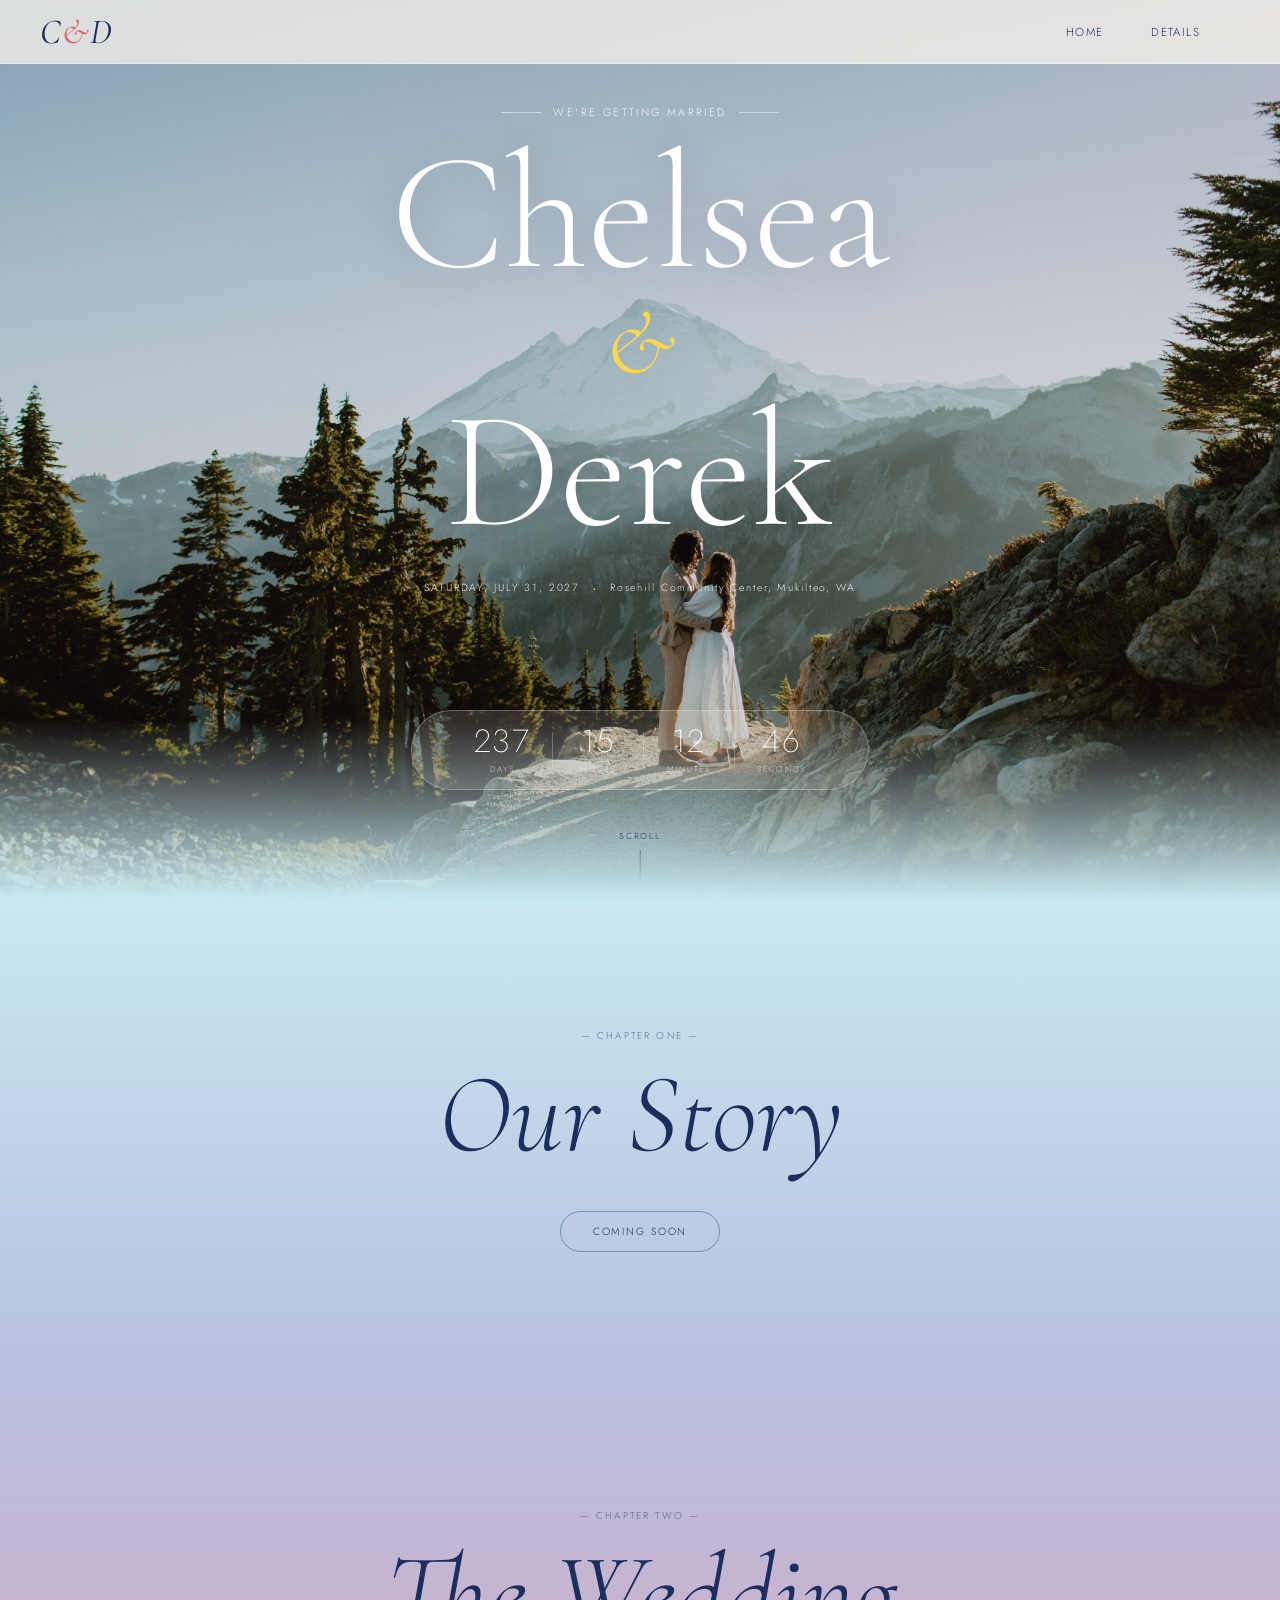
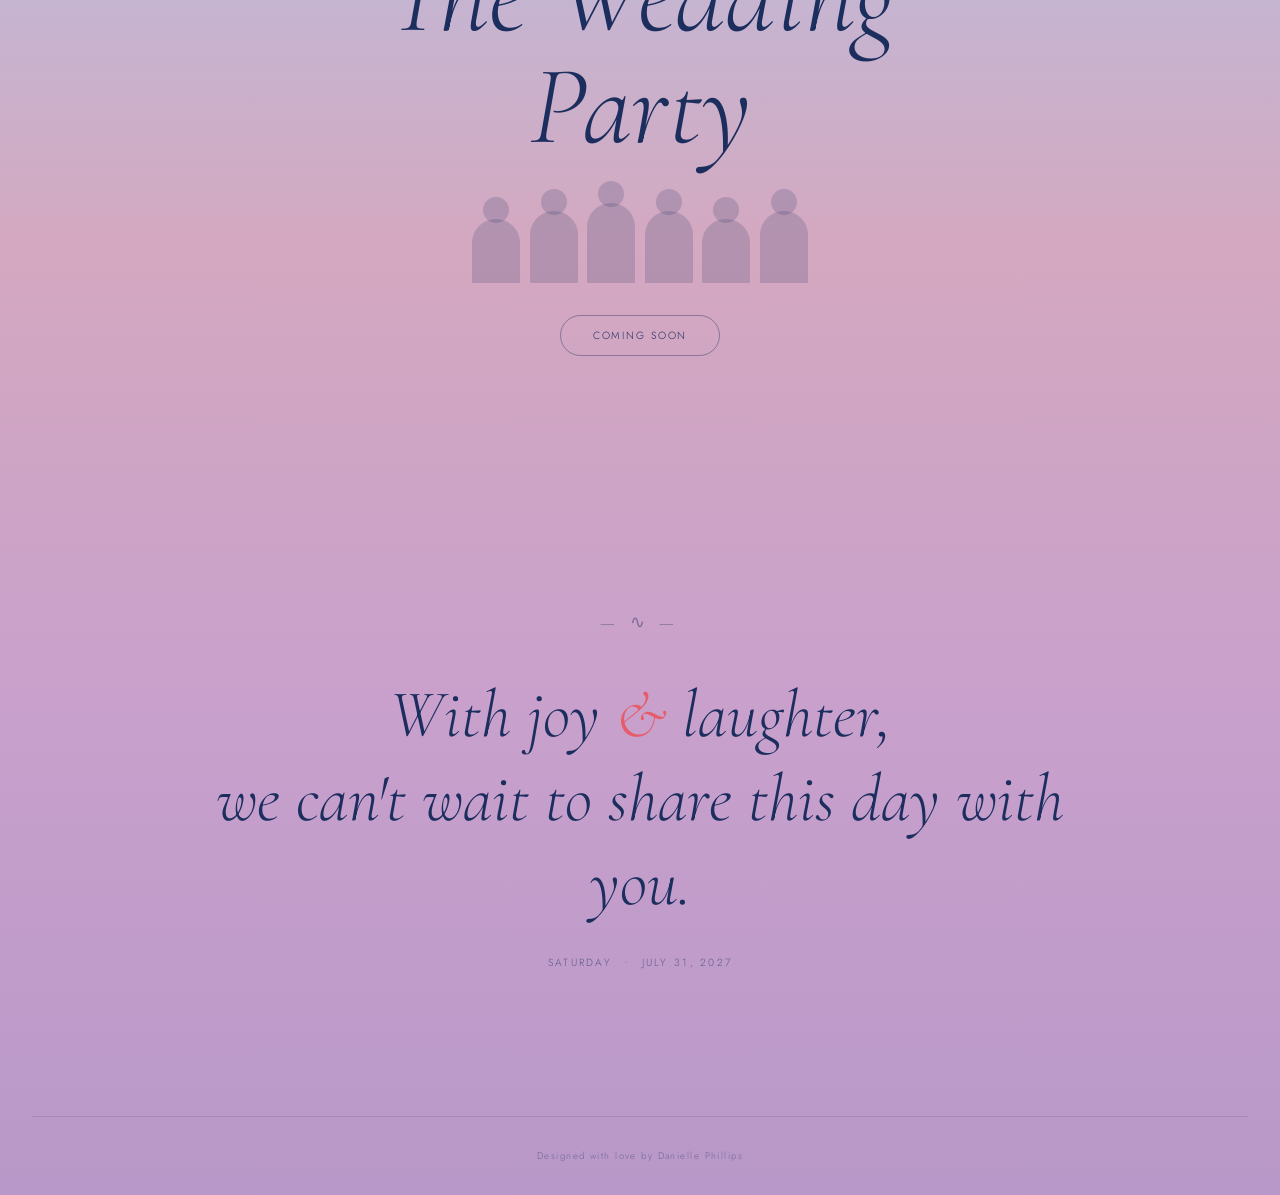
==== commit d6a93a7d: "Remove RSVP buttons from home/details, mirror nav, tidy RSVP success message" ====
--- a/index.html
+++ b/index.html
@@ -32,7 +32,6 @@
         </ul>
       </li>
     </ul>
-    <a href="rsvp.html" class="nav-rsvp">RSVP</a>
     <button class="nav-hamburger" id="hamburger" aria-label="Toggle menu">
       <span></span><span></span><span></span>
     </button>
@@ -132,7 +131,6 @@
       <div class="closing-ornament">— ∿ —</div>
       <h2 class="closing-headline">With joy <span class="closing-amp">&</span> laughter,<br>we can't wait to share this day with you.</h2>
       <p class="closing-sub">SATURDAY <span class="closing-dot">·</span> JULY 31, 2027</p>
-      <a href="rsvp.html" class="rsvp-big-btn">RSVP BY JUNE 1, 2027</a>
     </div>
     <footer class="site-footer">
       <span>Designed with love by Danielle Phillips</span>
--- a/style.css
+++ b/style.css
@@ -699,7 +699,7 @@
   backdrop-filter: blur(20px);
   border: 1px solid rgba(255,255,255,0.5);
   border-radius: 20px;
-  padding: 2rem 3rem;
+  padding: 1.5rem 3rem;
   max-width: 860px;
   width: 100%;
   box-shadow: 0 24px 80px rgba(28,46,94,0.12);
@@ -799,7 +799,7 @@
 }
 
 /* Form */
-.rsvp-form { display: flex; flex-direction: column; gap: 0.75rem; }
+.rsvp-form { display: flex; flex-direction: column; gap: 0.6rem; }
 
 .form-group { display: flex; flex-direction: column; gap: 0.4rem; }
 .form-group label {
@@ -914,7 +914,7 @@
   background: var(--navy);
   border: none;
   border-radius: 999px;
-  padding: 1.5rem 2rem;
+  padding: 1.15rem 2rem;
   cursor: pointer;
   transition: background 0.2s, transform 0.2s, box-shadow 0.2s;
   box-shadow: 0 6px 28px rgba(28,46,94,0.2);
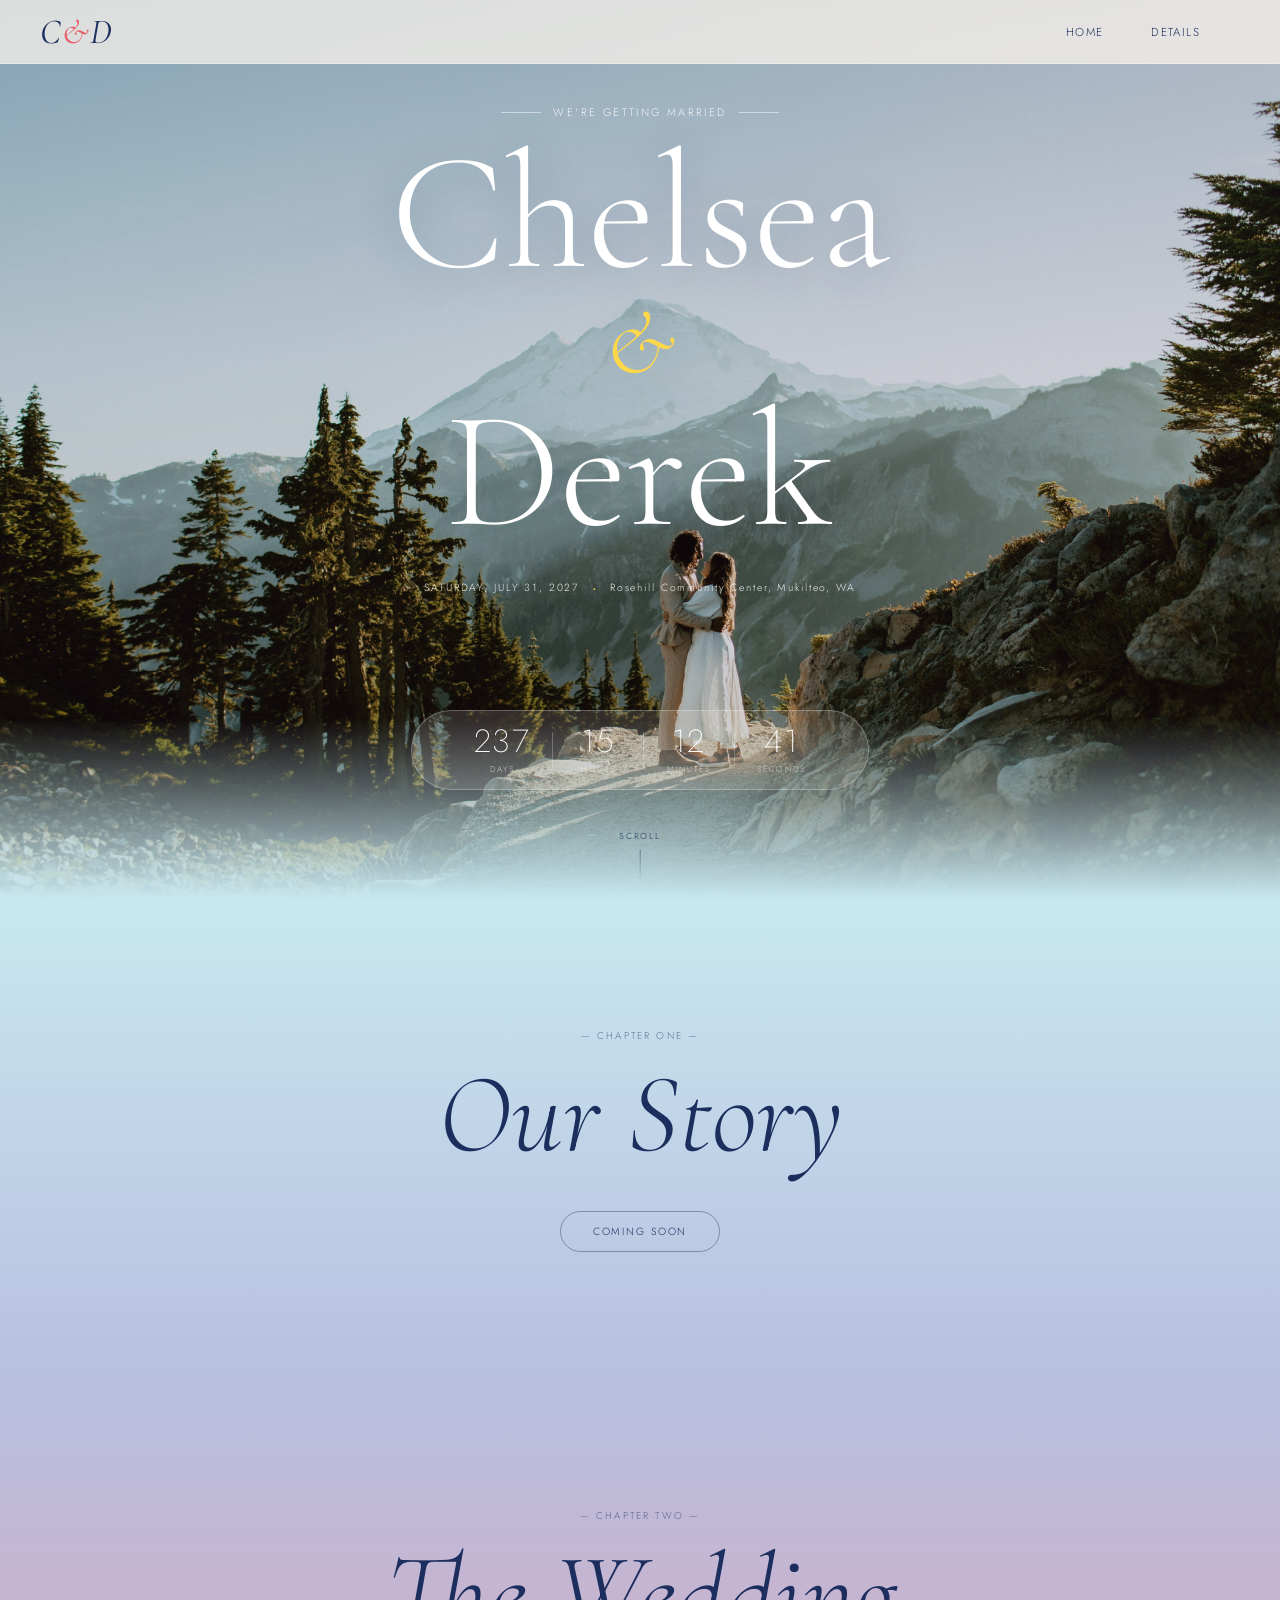
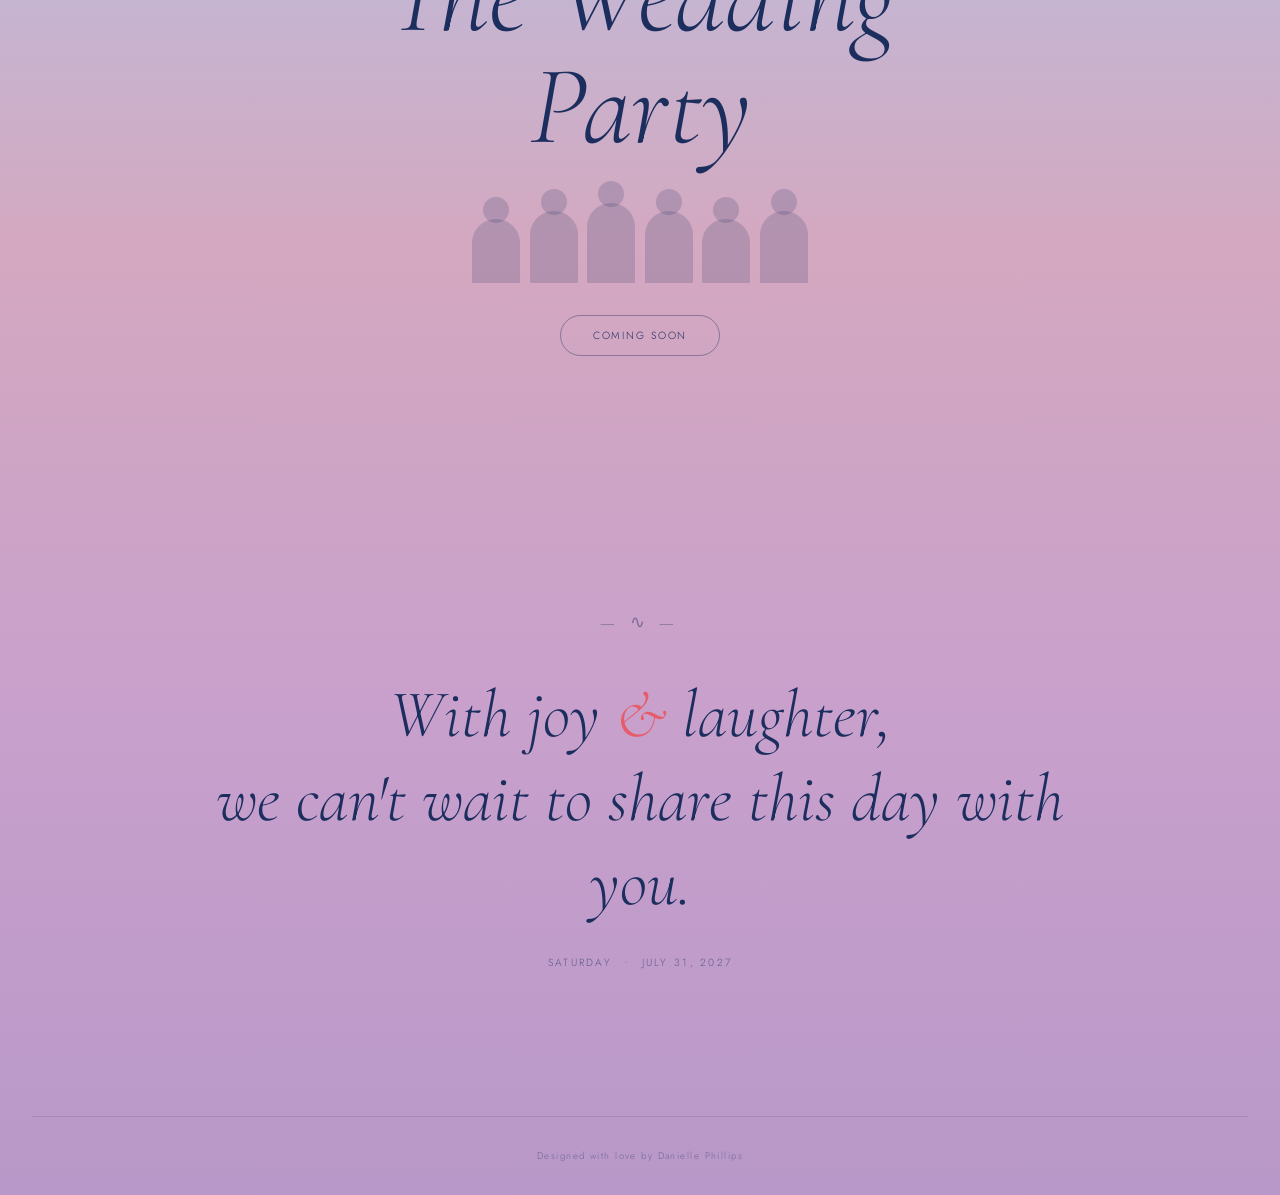
==== commit e8f67273: "Home and RSVP nav: list FAQs first, drop its Coming Soon tag Co-Authored-By: Claude Opus 5.5 <norepl" ====
--- a/index.html
+++ b/index.html
@@ -26,9 +26,9 @@
       <li class="nav-item has-dropdown">
         <a href="details.html" class="nav-link">Details</a>
         <ul class="dropdown">
+          <li><a href="details.html#faqs">FAQs</a></li>
           <li><a href="details.html#travel">Travel <span class="nav-soon">(Coming Soon)</span></a></li>
           <li><a href="details.html#registry">Registry <span class="nav-soon">(Coming Soon)</span></a></li>
-          <li><a href="details.html#faqs">FAQs <span class="nav-soon">(Coming Soon)</span></a></li>
         </ul>
       </li>
     </ul>
@@ -43,9 +43,9 @@
     <a href="#our-story" class="mobile-sub">Our Story <span class="nav-soon">(Coming Soon)</span></a>
     <a href="#wedding-party" class="mobile-sub">Wedding Party <span class="nav-soon">(Coming Soon)</span></a>
     <a href="details.html" class="mobile-section-label">Details</a>
+    <a href="details.html#faqs" class="mobile-sub">FAQs</a>
     <a href="details.html#travel" class="mobile-sub">Travel <span class="nav-soon">(Coming Soon)</span></a>
     <a href="details.html#registry" class="mobile-sub">Registry <span class="nav-soon">(Coming Soon)</span></a>
-    <a href="details.html#faqs" class="mobile-sub">FAQs <span class="nav-soon">(Coming Soon)</span></a>
   </div>
 
   <!-- HERO -->
--- a/style.css
+++ b/style.css
@@ -969,6 +969,48 @@
   font-family: var(--font-sans);
 }
 
+/* One-RSVP-per-person notice */
+.rsvp-notice {
+  background: rgba(232,92,106,0.07);
+  border-left: 3px solid var(--coral);
+  border-radius: 10px;
+  padding: 0.75rem 1.1rem;
+  margin-bottom: 0.4rem;
+}
+.rsvp-notice-title {
+  font-family: var(--font-sans);
+  font-size: 0.85rem;
+  font-weight: 500;
+  letter-spacing: 0.06em;
+  color: var(--coral);
+  margin-bottom: 0.2rem;
+}
+.rsvp-notice-text {
+  font-family: var(--font-sans);
+  font-size: 0.8rem;
+  font-weight: 300;
+  line-height: 1.5;
+  color: rgba(28,46,94,0.75);
+}
+
+/* Little reminder under the name fields */
+.rsvp-name-hint {
+  font-family: var(--font-sans);
+  font-size: 0.72rem;
+  font-weight: 300;
+  font-style: italic;
+  color: rgba(28,46,94,0.65);
+  margin-top: -0.3rem;
+  width: calc(50% - 0.5rem);
+  text-align: center;
+}
+
+@media (max-width: 768px) {
+  .rsvp-notice { padding: 0.65rem 0.9rem; }
+  .rsvp-notice-title { font-size: 0.8rem; }
+  .rsvp-notice-text { font-size: 0.75rem; }
+}
+
 /* ============================================================
    RESPONSIVE
    ============================================================ */
@@ -1135,4 +1177,225 @@
 
 .grecaptcha-badge {
   visibility: hidden !important;
-}+}
+/* ============================================================
+   DETAILS PAGE — TRAVEL CARDS + FAQ ACCORDION
+   Paste at the very bottom of style.css
+   ============================================================ */
+
+/* ---------- TRAVEL ---------- */
+.travel-inner { max-width: 900px; }
+
+.travel-heading {
+  font-family: var(--font-display);
+  font-style: italic;
+  font-weight: 300;
+  font-size: clamp(2rem, 5vw, 2.6rem);
+  color: var(--navy);
+  margin: 1rem 0 1.25rem;
+}
+.travel-heading::after {
+  content: '';
+  display: block;
+  width: 48px;
+  height: 1px;
+  background: var(--coral);
+  margin: 0.6rem auto 0;
+}
+
+.travel-cards {
+  display: grid;
+  grid-template-columns: repeat(auto-fit, minmax(230px, 1fr));
+  gap: 1.25rem;
+  margin-bottom: 3rem;
+}
+
+.travel-card {
+  position: relative;
+  background: rgba(253,246,238,0.45);
+  backdrop-filter: blur(10px);
+  -webkit-backdrop-filter: blur(10px);
+  border: 1px solid rgba(255,255,255,0.5);
+  border-radius: 16px;
+  padding: 1.75rem 1.5rem 2rem;
+  text-align: center;
+  min-height: 190px;
+  display: flex;
+  flex-direction: column;
+  align-items: center;
+  justify-content: center;
+  gap: 0.75rem;
+}
+
+/* "Coming soon" placeholder look */
+.travel-card.is-soon {
+  border: 1.5px dashed rgba(28,46,94,0.25);
+  background: rgba(253,246,238,0.3);
+}
+
+.travel-tag {
+  font-family: var(--font-sans);
+  font-size: 0.75rem;
+  font-weight: 400;
+  letter-spacing: 0.22em;
+  color: var(--coral);
+}
+
+.soon-stamp {
+  font-family: var(--font-display);
+  font-style: italic;
+  font-size: 1.7rem;
+  color: var(--navy);
+  display: inline-block;
+  transform: rotate(-4deg);
+  border: 1.5px solid rgba(232,92,106,0.55);
+  border-radius: 999px;
+  padding: 0.2rem 1.1rem 0.35rem;
+  background: rgba(253,246,238,0.6);
+}
+.soon-heart {
+  color: var(--coral);
+  display: inline-block;
+  animation: softBeat 2.4s ease-in-out infinite;
+}
+
+/* faint "text lines" so the card looks like content is loading in */
+.skeleton-line {
+  display: block;
+  height: 8px;
+  width: 75%;
+  border-radius: 999px;
+  background: linear-gradient(90deg,
+    rgba(28,46,94,0.08) 0%,
+    rgba(28,46,94,0.16) 50%,
+    rgba(28,46,94,0.08) 100%);
+  background-size: 200% 100%;
+  animation: shimmer 2.2s linear infinite;
+}
+.skeleton-line.short { width: 50%; }
+
+@keyframes softBeat {
+  0%, 100% { transform: scale(1); }
+  50%      { transform: scale(1.2); }
+}
+@keyframes shimmer {
+  from { background-position: 200% 0; }
+  to   { background-position: -200% 0; }
+}
+
+/* ---------- FAQ ACCORDION ---------- */
+.faq-list {
+  display: flex;
+  flex-direction: column;
+  gap: 0.85rem;
+  text-align: left;
+}
+
+.faq-item {
+  background: rgba(253,246,238,0.55);
+  backdrop-filter: blur(10px);
+  -webkit-backdrop-filter: blur(10px);
+  border: 1px solid rgba(255,255,255,0.5);
+  border-radius: 14px;
+  overflow: hidden;
+  transition: background 0.35s ease;
+}
+.faq-list:not(.faq-js) .faq-item[open],
+.faq-item.is-open { background: rgba(253,246,238,0.85); }
+
+.faq-item summary {
+  list-style: none;
+  cursor: pointer;
+  padding: 1.25rem 1.5rem;
+  font-family: var(--font-sans);
+  font-size: 1.1rem;
+  font-weight: 400;
+  line-height: 1.4;
+  color: var(--navy);
+  display: flex;
+  justify-content: space-between;
+  align-items: center;
+  gap: 1rem;
+}
+.faq-item summary::-webkit-details-marker { display: none; }
+.faq-item summary::after {
+  content: '+';
+  font-size: 1.8rem;
+  font-weight: 300;
+  line-height: 1;
+  color: var(--coral);
+  flex-shrink: 0;
+}
+.faq-list:not(.faq-js) .faq-item[open] summary::after,
+.faq-item.is-open summary::after { content: '–'; }
+.faq-item summary:hover { color: var(--coral); }
+.faq-item summary:focus-visible {
+  outline: 2px solid var(--coral);
+  outline-offset: -2px;
+  border-radius: 14px;
+}
+
+.faq-answer {
+  font-family: var(--font-sans);
+  font-size: 1.05rem;
+  font-weight: 300;
+  line-height: 1.75;
+  color: rgba(28,46,94,0.9);
+  padding: 0 1.5rem 1.25rem;
+}
+.faq-answer strong { font-weight: 500; color: var(--coral); }
+
+.faq-link {
+  color: var(--coral);
+  text-decoration: underline;
+  text-underline-offset: 3px;
+}
+
+/* ---------- DETAILS PAGE SPACING + DIVIDERS ---------- */
+.details-hero-section { padding-bottom: 2.5rem; }
+#travel, #faqs, #registry { padding-top: 3.5rem; padding-bottom: 3.5rem; }
+#registry { padding-bottom: 5rem; } /* a little breathing room before the footer */
+#travel .travel-cards:last-child { margin-bottom: 0; }
+
+.details-divider {
+  display: flex;
+  align-items: center;
+  justify-content: center;
+  gap: 0.9rem;
+  color: var(--coral);
+  font-size: 0.85rem;
+  line-height: 1;
+}
+.details-divider::before,
+.details-divider::after {
+  content: '';
+  width: 140px;
+  height: 1px;
+  background: rgba(28,46,94,0.25);
+}
+
+/* Section titles a step smaller than "The Details" so the page title leads */
+#travel .section-title,
+#faqs .section-title,
+#registry .section-title {
+  font-size: clamp(2.6rem, 6vw, 4.2rem);
+  margin-bottom: 1.75rem;
+}
+
+/* ---------- MOBILE ---------- */
+@media (max-width: 768px) {
+  .details-hero-section { padding-bottom: 2rem; }
+  #travel, #faqs, #registry { padding-top: 2.5rem; padding-bottom: 2.5rem; }
+  #registry { padding-bottom: 4rem; }
+  .details-divider::before,
+  .details-divider::after { width: 100px; }
+  .travel-cards { grid-template-columns: 1fr; }
+  .travel-card { min-height: 160px; }
+  .faq-item summary { padding: 1.1rem 1.25rem; font-size: 1.05rem; }
+  .faq-answer { padding: 0 1.25rem 1.1rem; font-size: 1rem; }
+}
+
+/* Turn off the little animations for anyone who has "reduce motion" on */
+@media (prefers-reduced-motion: reduce) {
+  .soon-heart, .skeleton-line { animation: none; }
+}
